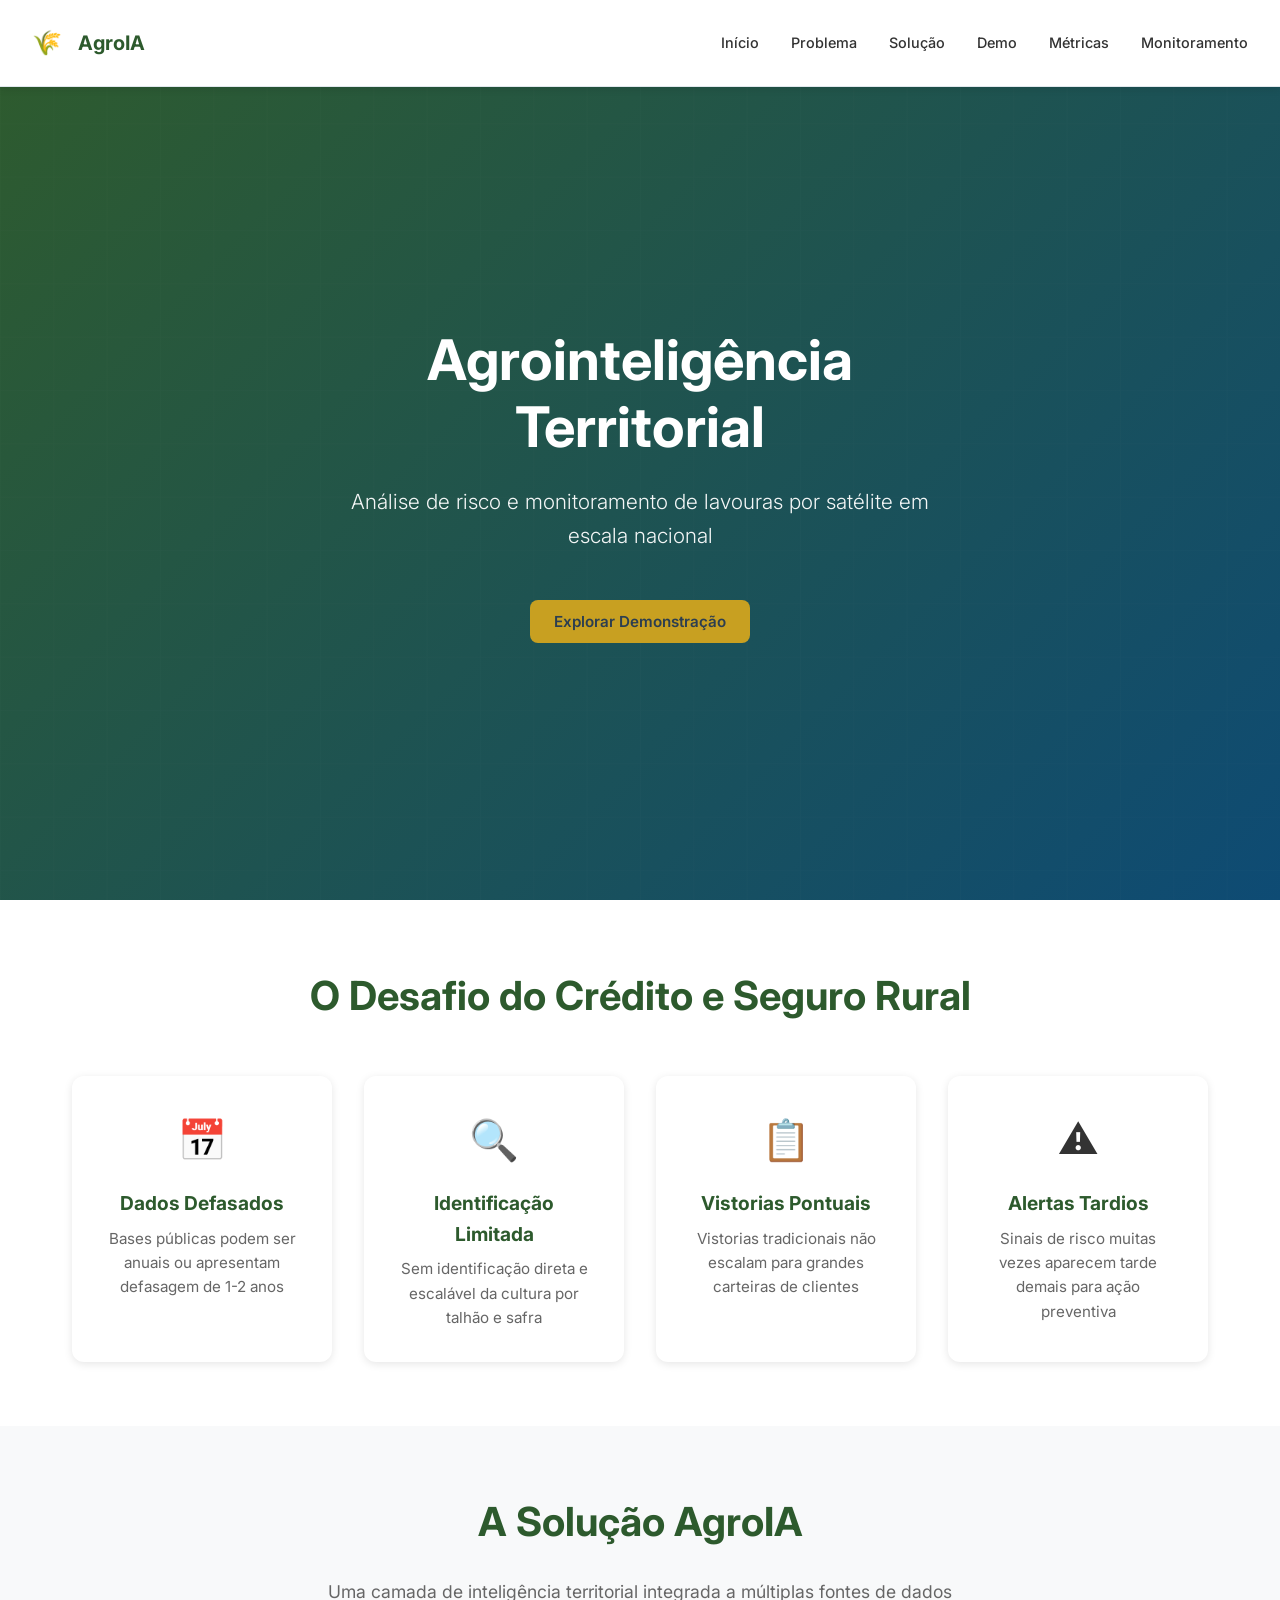
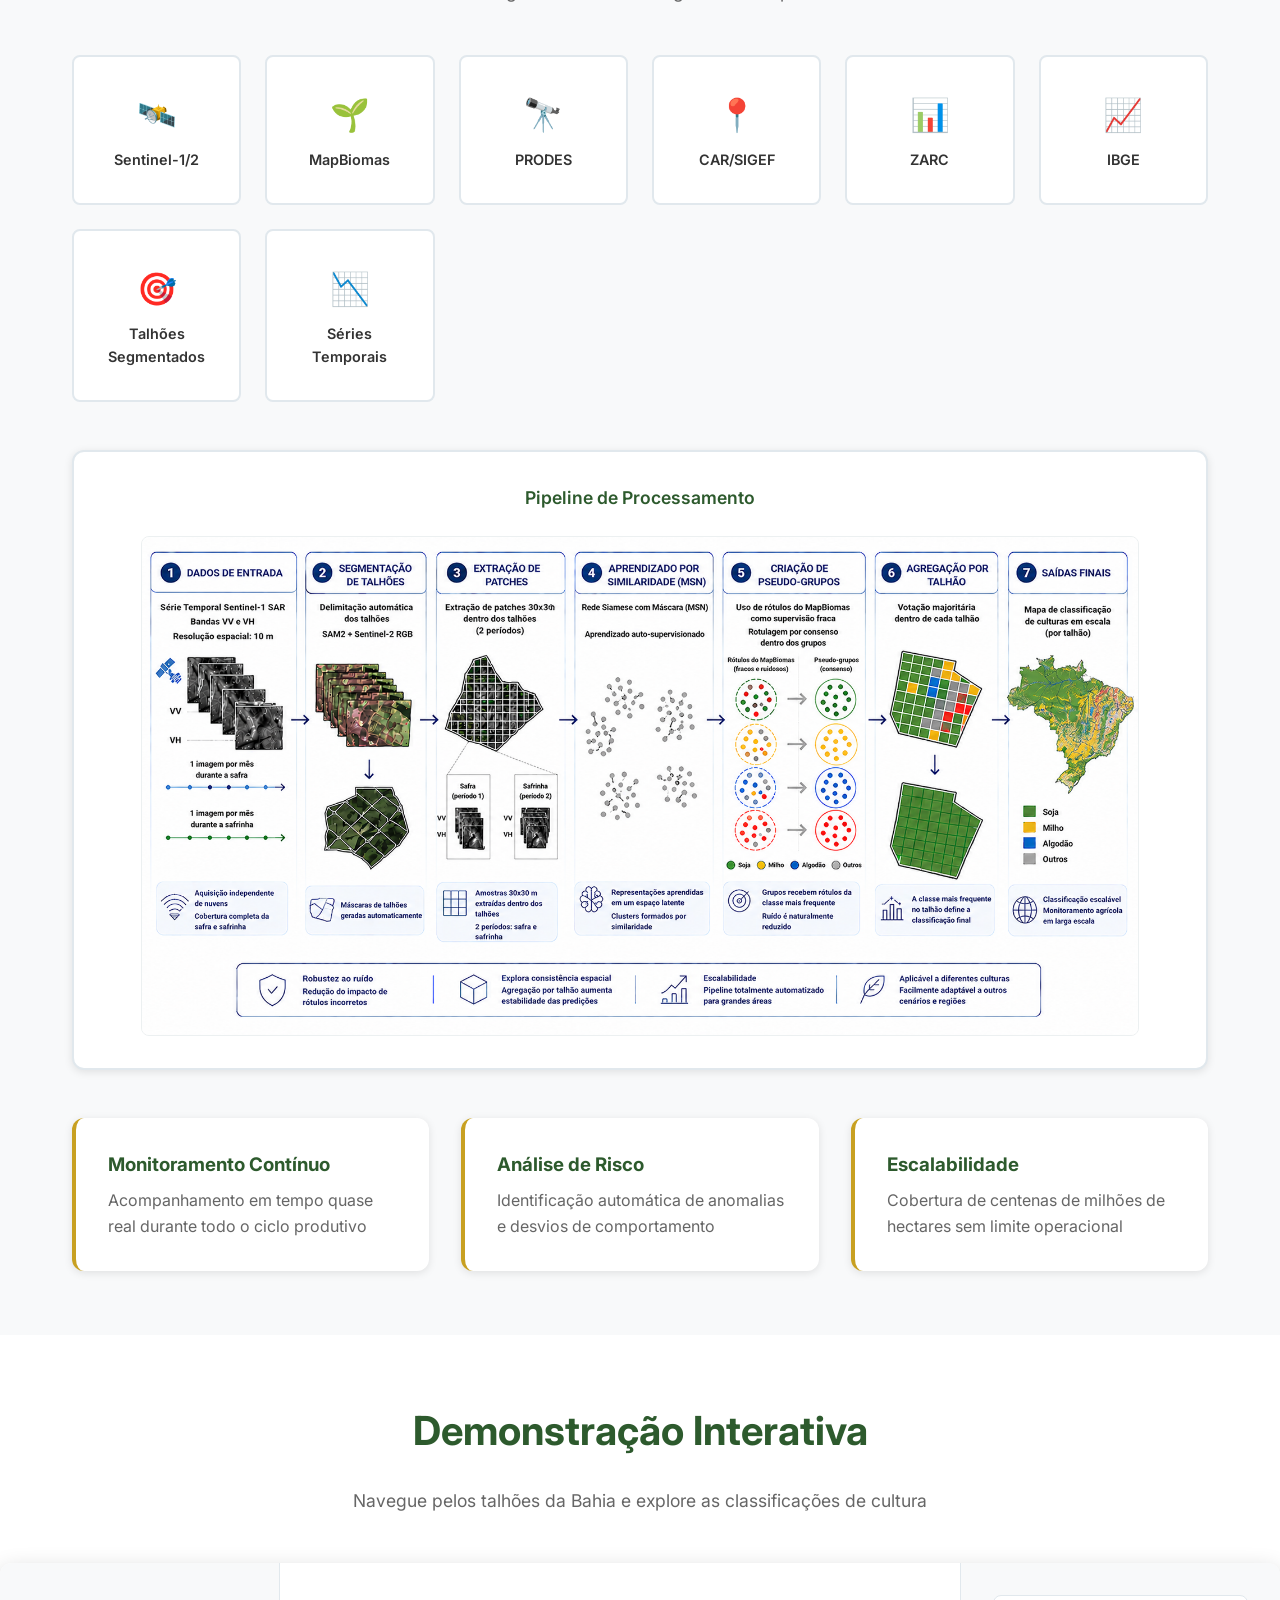
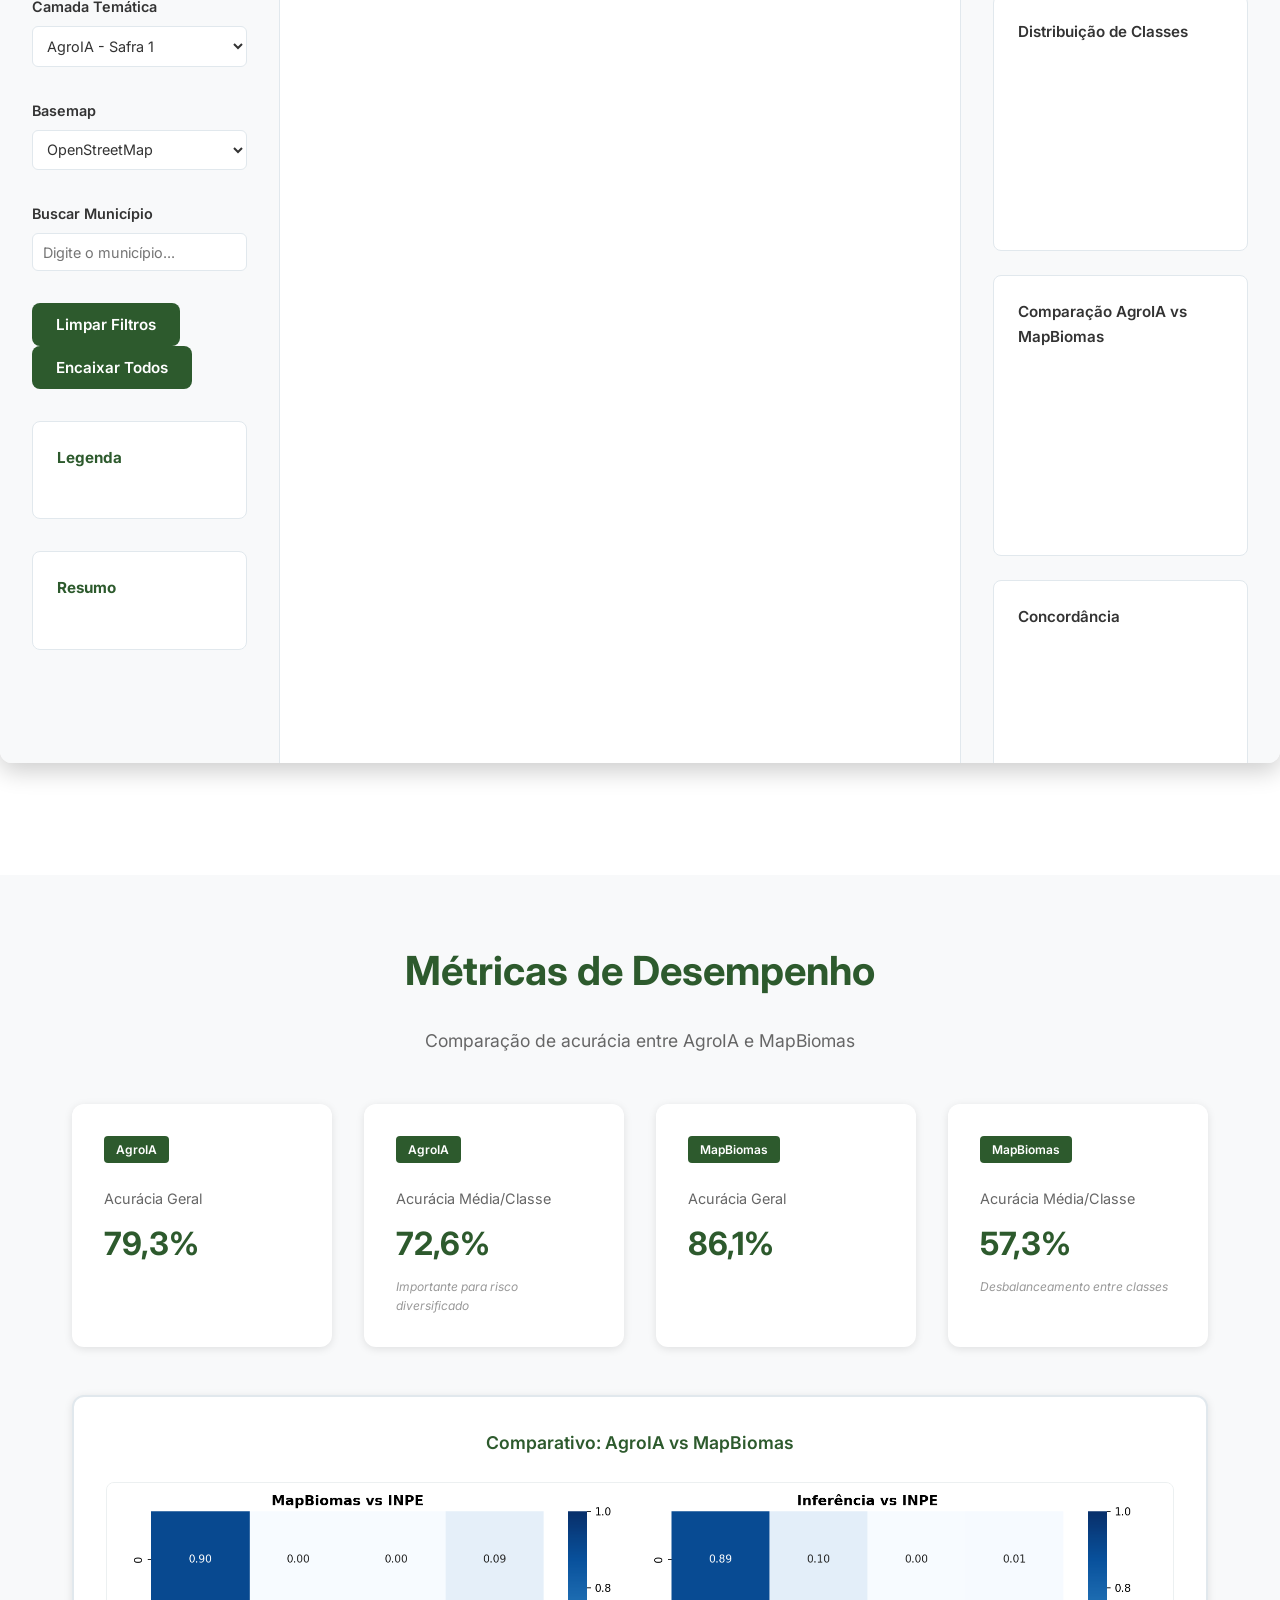
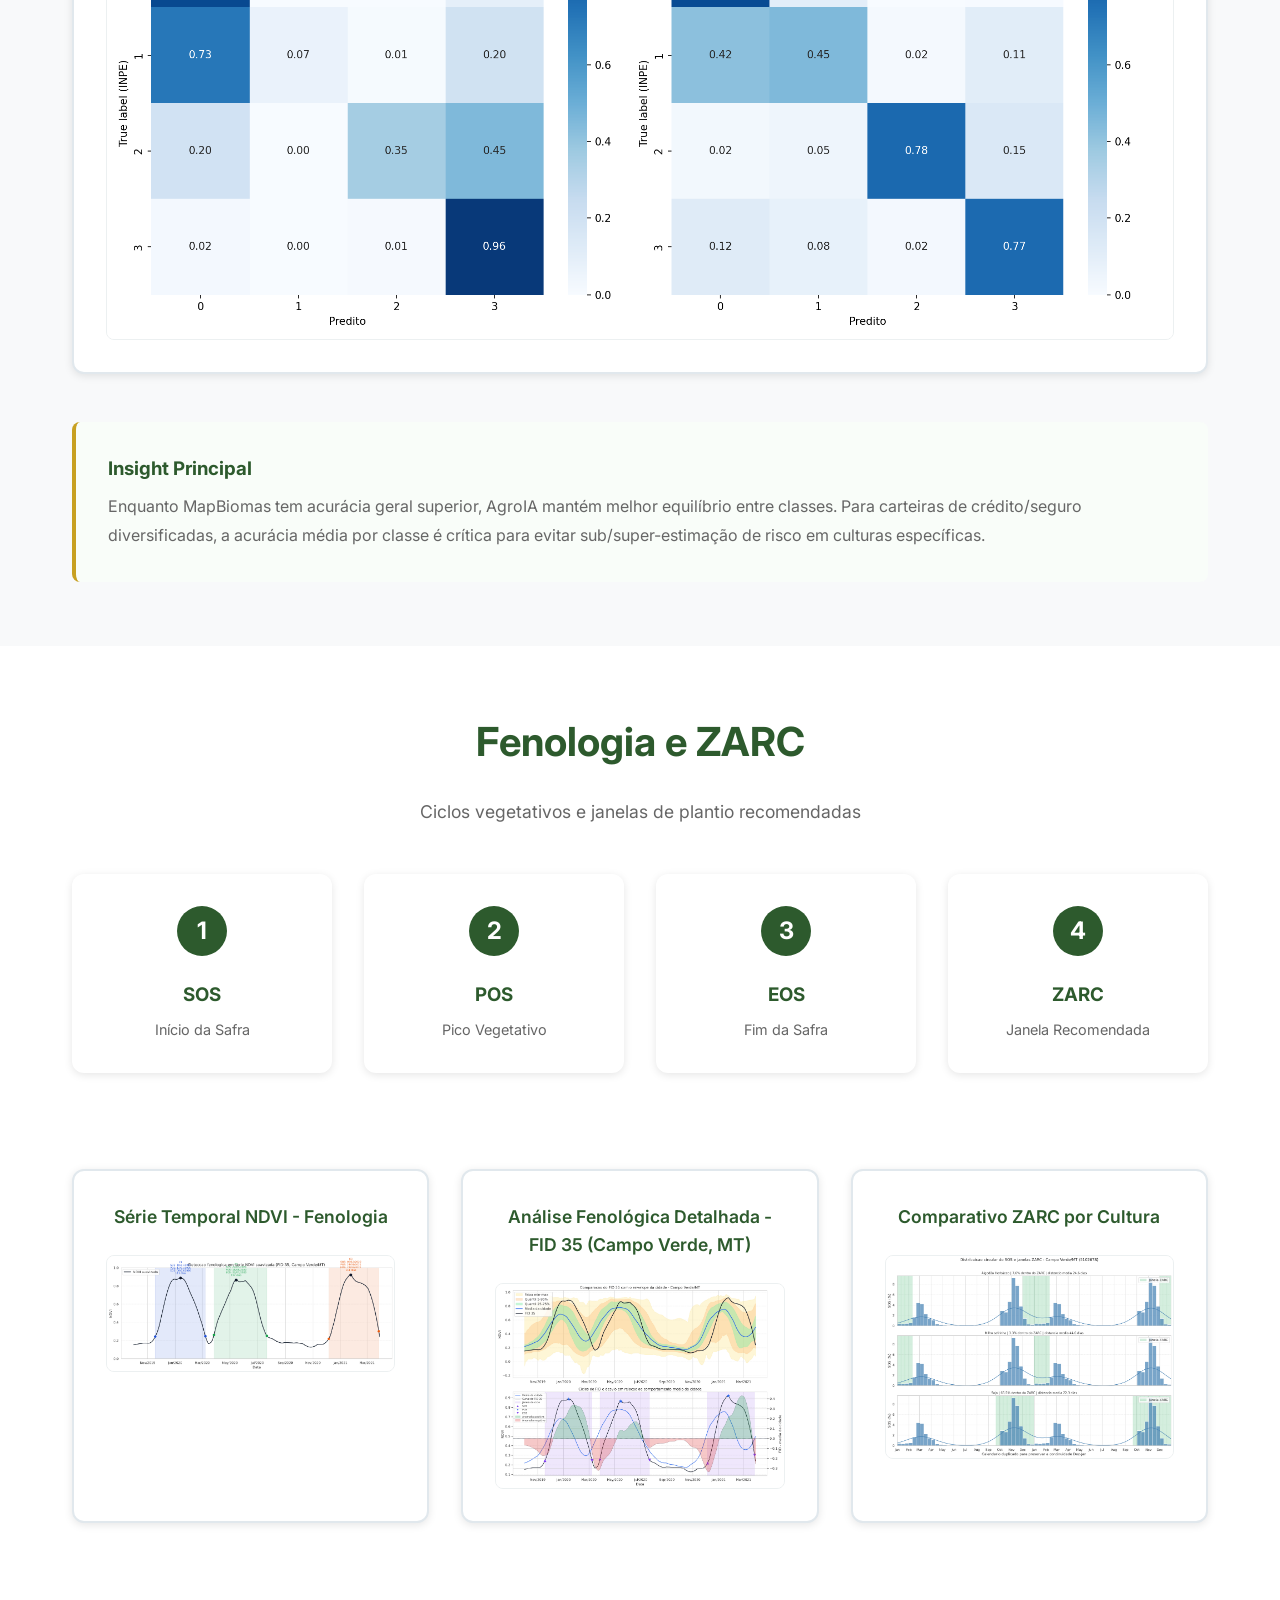
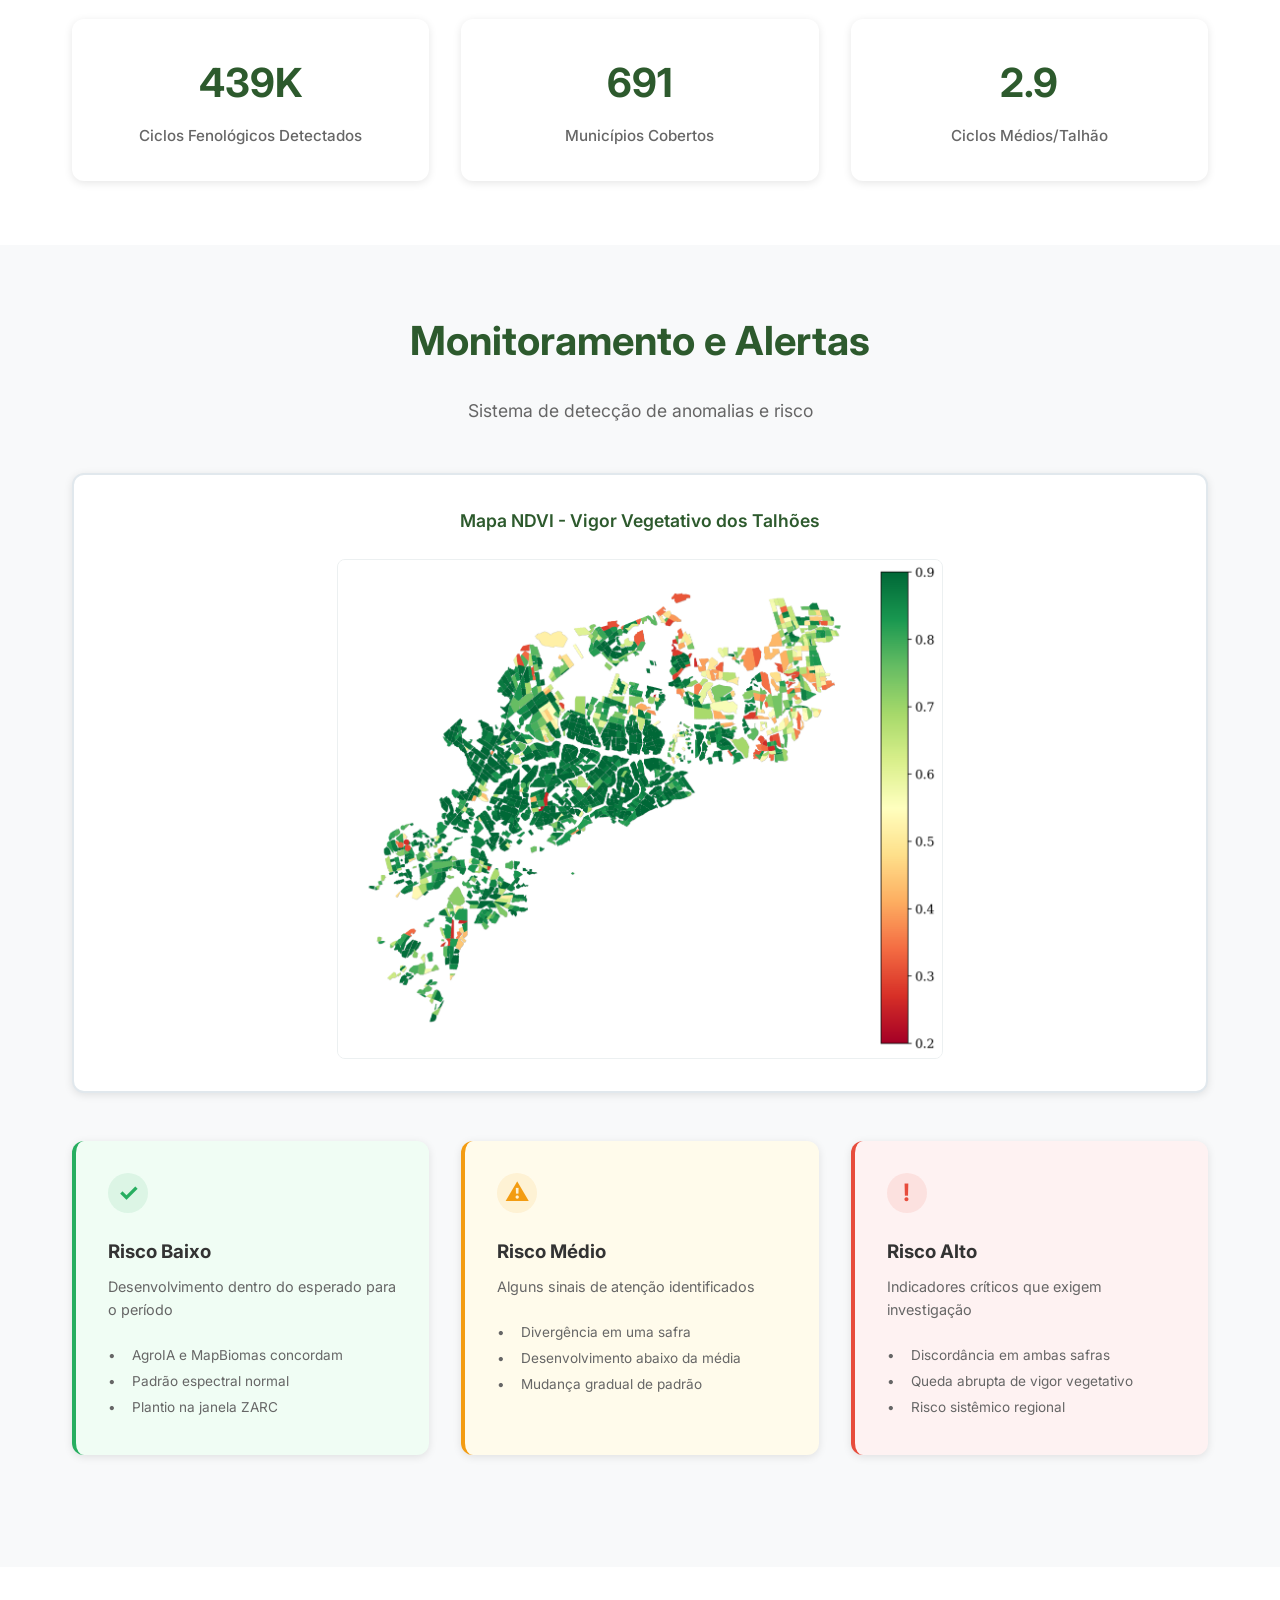
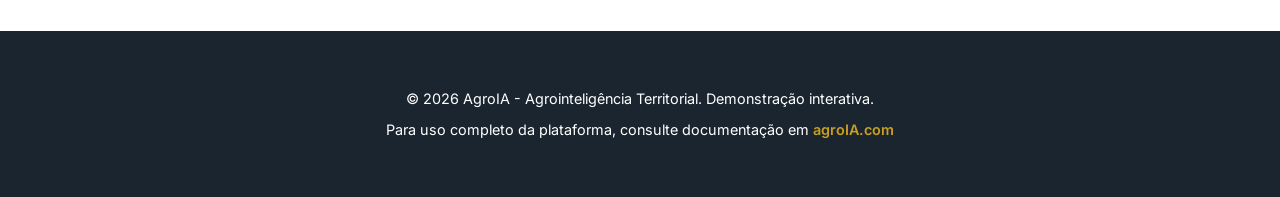
==== index.html @ 2b5430b1 "first commit" ====
<!DOCTYPE html>
<html lang="pt-BR">
<head>
    <meta charset="UTF-8">
    <meta name="viewport" content="width=device-width, initial-scale=1.0">
    <title>AgroIA - Agrointeligência Territorial</title>

    <!-- Leaflet CSS -->
    <link rel="stylesheet" href="https://cdnjs.cloudflare.com/ajax/libs/leaflet/1.9.4/leaflet.min.css">
    <link rel="stylesheet" href="https://cdnjs.cloudflare.com/ajax/libs/leaflet.markercluster/1.5.1/MarkerCluster.min.css">

    <!-- Chart.js -->
    <script src="https://cdnjs.cloudflare.com/ajax/libs/Chart.js/3.9.1/chart.min.js"></script>

    <!-- Styles -->
    <link rel="stylesheet" href="css/style.css">

    <!-- Google Fonts -->
    <link href="https://fonts.googleapis.com/css2?family=Inter:wght@300;400;500;600;700&display=swap" rel="stylesheet">
</head>
<body>
    <!-- Navbar -->
    <nav class="navbar">
        <div class="navbar-container">
            <div class="navbar-brand">
                <span class="logo-icon">🌾</span>
                <span class="logo-text">AgroIA</span>
            </div>
            <ul class="nav-menu">
                <li><a href="#hero" class="nav-link">Início</a></li>
                <li><a href="#problema" class="nav-link">Problema</a></li>
                <li><a href="#solucao" class="nav-link">Solução</a></li>
                <li><a href="#demo" class="nav-link">Demo</a></li>
                <li><a href="#metricas" class="nav-link">Métricas</a></li>
                <li><a href="#monitoramento" class="nav-link">Monitoramento</a></li>
            </ul>
        </div>
    </nav>

    <!-- Hero Section -->
    <section id="hero" class="hero">
        <div class="hero-content">
            <h1 class="hero-title">Agrointeligência Territorial</h1>
            <p class="hero-subtitle">Análise de risco e monitoramento de lavouras por satélite em escala nacional</p>
            <button class="btn btn-primary" onclick="document.getElementById('demo').scrollIntoView({behavior: 'smooth'})">
                Explorar Demonstração
            </button>
        </div>
        <div class="hero-background"></div>
    </section>

    <!-- Problema -->
    <section id="problema" class="section">
        <div class="container">
            <h2 class="section-title">O Desafio do Crédito e Seguro Rural</h2>
            <div class="problems-grid">
                <div class="problem-card">
                    <div class="problem-icon">📅</div>
                    <h3>Dados Defasados</h3>
                    <p>Bases públicas podem ser anuais ou apresentam defasagem de 1-2 anos</p>
                </div>
                <div class="problem-card">
                    <div class="problem-icon">🔍</div>
                    <h3>Identificação Limitada</h3>
                    <p>Sem identificação direta e escalável da cultura por talhão e safra</p>
                </div>
                <div class="problem-card">
                    <div class="problem-icon">📋</div>
                    <h3>Vistorias Pontuais</h3>
                    <p>Vistorias tradicionais não escalam para grandes carteiras de clientes</p>
                </div>
                <div class="problem-card">
                    <div class="problem-icon">⚠️</div>
                    <h3>Alertas Tardios</h3>
                    <p>Sinais de risco muitas vezes aparecem tarde demais para ação preventiva</p>
                </div>
            </div>
        </div>
    </section>

    <!-- Solução -->
    <section id="solucao" class="section bg-light">
        <div class="container">
            <h2 class="section-title">A Solução AgroIA</h2>
            <p class="section-subtitle">Uma camada de inteligência territorial integrada a múltiplas fontes de dados</p>

            <div class="datasources-grid">
                <div class="datasource-item">
                    <span class="datasource-icon">🛰️</span>
                    <span>Sentinel-1/2</span>
                </div>
                <div class="datasource-item">
                    <span class="datasource-icon">🌱</span>
                    <span>MapBiomas</span>
                </div>
                <div class="datasource-item">
                    <span class="datasource-icon">🔭</span>
                    <span>PRODES</span>
                </div>
                <div class="datasource-item">
                    <span class="datasource-icon">📍</span>
                    <span>CAR/SIGEF</span>
                </div>
                <div class="datasource-item">
                    <span class="datasource-icon">📊</span>
                    <span>ZARC</span>
                </div>
                <div class="datasource-item">
                    <span class="datasource-icon">📈</span>
                    <span>IBGE</span>
                </div>
                <div class="datasource-item">
                    <span class="datasource-icon">🎯</span>
                    <span>Talhões Segmentados</span>
                </div>
                <div class="datasource-item">
                    <span class="datasource-icon">📉</span>
                    <span>Séries Temporais</span>
                </div>
            </div>

            <!-- Pipeline de Processamento -->
            <div class="image-showcase">
                <h3 class="image-showcase-title">Pipeline de Processamento</h3>
                <img src="assets/charts/image8.png" alt="Fluxograma de processamento AgroIA" class="showcase-image" onclick="openImageModal(this.src, 'Pipeline de Processamento - AgroIA')">
            </div>

            <div class="benefits-grid">
                <div class="benefit-card">
                    <h3>Monitoramento Contínuo</h3>
                    <p>Acompanhamento em tempo quase real durante todo o ciclo produtivo</p>
                </div>
                <div class="benefit-card">
                    <h3>Análise de Risco</h3>
                    <p>Identificação automática de anomalias e desvios de comportamento</p>
                </div>
                <div class="benefit-card">
                    <h3>Escalabilidade</h3>
                    <p>Cobertura de centenas de milhões de hectares sem limite operacional</p>
                </div>
            </div>
        </div>
    </section>

    <!-- Demo Interativa -->
    <section id="demo" class="section">
        <div class="container">
            <h2 class="section-title">Demonstração Interativa</h2>
            <p class="section-subtitle">Navegue pelos talhões da Bahia e explore as classificações de cultura</p>
        </div>

        <div class="demo-container">
            <!-- Painel Lateral Esquerdo -->
            <div class="demo-sidebar left">
                <div class="filter-group">
                    <label class="filter-label">Camada Temática</label>
                    <select id="layerSelect" class="filter-select">
                        <option value="inf_safra1">AgroIA - Safra 1</option>
                        <option value="inf_safra2">AgroIA - Safra 2</option>
                        <option value="mb_safra1">MapBiomas - Safra 1</option>
                        <option value="mb_safra2">MapBiomas - Safra 2</option>
                    </select>
                </div>

                <div class="filter-group">
                    <label class="filter-label">Basemap</label>
                    <select id="basemapSelect" class="filter-select">
                        <option value="osm">OpenStreetMap</option>
                        <option value="satellite">Satélite</option>
                        <option value="terrain">Terreno</option>
                        <option value="light">Claro</option>
                        <option value="dark">Escuro</option>
                    </select>
                </div>

                <div class="filter-group">
                    <label class="filter-label">Buscar Município</label>
                    <input type="text" id="municipioSearch" class="filter-input" placeholder="Digite o município...">
                </div>

                <button id="clearFiltersBtn" class="btn btn-secondary">Limpar Filtros</button>
                <button id="fitBoundsBtn" class="btn btn-secondary">Encaixar Todos</button>

                <div class="legend-box">
                    <h3 class="legend-title">Legenda</h3>
                    <div id="legendContent" class="legend-content">
                        <!-- Preenchido dinamicamente -->
                    </div>
                </div>

                <div class="stats-box">
                    <h3 class="stats-title">Resumo</h3>
                    <div id="statsContent" class="stats-content">
                        <!-- Preenchido dinamicamente -->
                    </div>
                </div>
            </div>

            <!-- Mapa -->
            <div id="map" class="demo-map"></div>

            <!-- Painel Lateral Direito -->
            <div class="demo-sidebar right">
                <div class="chart-container">
                    <h3 class="chart-title">Distribuição de Classes</h3>
                    <canvas id="distributionChart"></canvas>
                </div>

                <div class="chart-container">
                    <h3 class="chart-title">Comparação AgroIA vs MapBiomas</h3>
                    <canvas id="comparisonChart"></canvas>
                </div>

                <div class="chart-container">
                    <h3 class="chart-title">Concordância</h3>
                    <canvas id="concordanceChart"></canvas>
                </div>
            </div>
        </div>
    </section>

    <!-- Métricas de Acurácia -->
    <section id="metricas" class="section bg-light">
        <div class="container">
            <h2 class="section-title">Métricas de Desempenho</h2>
            <p class="section-subtitle">Comparação de acurácia entre AgroIA e MapBiomas</p>

            <div class="metrics-grid">
                <div class="metric-card">
                    <div class="metric-source">AgroIA</div>
                    <div class="metric-item">
                        <span class="metric-label">Acurácia Geral</span>
                        <span class="metric-value">79,3%</span>
                    </div>
                </div>

                <div class="metric-card">
                    <div class="metric-source">AgroIA</div>
                    <div class="metric-item">
                        <span class="metric-label">Acurácia Média/Classe</span>
                        <span class="metric-value">72,6%</span>
                        <span class="metric-note">Importante para risco diversificado</span>
                    </div>
                </div>

                <div class="metric-card">
                    <div class="metric-source">MapBiomas</div>
                    <div class="metric-item">
                        <span class="metric-label">Acurácia Geral</span>
                        <span class="metric-value">86,1%</span>
                    </div>
                </div>

                <div class="metric-card">
                    <div class="metric-source">MapBiomas</div>
                    <div class="metric-item">
                        <span class="metric-label">Acurácia Média/Classe</span>
                        <span class="metric-value">57,3%</span>
                        <span class="metric-note">Desbalanceamento entre classes</span>
                    </div>
                </div>
            </div>

            <!-- Comparativo Visual -->
            <div class="image-showcase">
                <h3 class="image-showcase-title">Comparativo: AgroIA vs MapBiomas</h3>
                <img src="assets/charts/image9.png" alt="Comparativo AgroIA e MapBiomas" class="showcase-image" onclick="openImageModal(this.src, 'Comparativo AgroIA vs MapBiomas')">
            </div>

            <div class="insight-box">
                <h3>Insight Principal</h3>
                <p>Enquanto MapBiomas tem acurácia geral superior, AgroIA mantém melhor equilíbrio entre classes. Para carteiras de crédito/seguro diversificadas, a acurácia média por classe é crítica para evitar sub/super-estimação de risco em culturas específicas.</p>
            </div>
        </div>
    </section>

    <!-- Fenologia e ZARC -->
    <section id="fenologia" class="section">
        <div class="container">
            <h2 class="section-title">Fenologia e ZARC</h2>
            <p class="section-subtitle">Ciclos vegetativos e janelas de plantio recomendadas</p>

            <div class="timeline">
                <div class="timeline-item">
                    <div class="timeline-dot">1</div>
                    <div class="timeline-content">
                        <h3>SOS</h3>
                        <p>Início da Safra</p>
                    </div>
                </div>
                <div class="timeline-item">
                    <div class="timeline-dot">2</div>
                    <div class="timeline-content">
                        <h3>POS</h3>
                        <p>Pico Vegetativo</p>
                    </div>
                </div>
                <div class="timeline-item">
                    <div class="timeline-dot">3</div>
                    <div class="timeline-content">
                        <h3>EOS</h3>
                        <p>Fim da Safra</p>
                    </div>
                </div>
                <div class="timeline-item">
                    <div class="timeline-dot">4</div>
                    <div class="timeline-content">
                        <h3>ZARC</h3>
                        <p>Janela Recomendada</p>
                    </div>
                </div>
            </div>

            <!-- Análises de Fenologia -->
            <div class="fenologia-images">
                <div class="image-showcase">
                    <h3 class="image-showcase-title">Série Temporal NDVI - Fenologia</h3>
                    <img src="assets/charts/image17.png" alt="Série temporal NDVI - Detecção fenológica" class="showcase-image" onclick="openImageModal(this.src, 'Série Temporal NDVI - Fenologia')">
                </div>

                <div class="image-showcase">
                    <h3 class="image-showcase-title">Análise Fenológica Detalhada - FID 35 (Campo Verde, MT)</h3>
                    <img src="assets/charts/image13.png" alt="Análise fenológica com envelope e ciclos" class="showcase-image" onclick="openImageModal(this.src, 'Análise Fenológica FID35')">
                </div>

                <div class="image-showcase">
                    <h3 class="image-showcase-title">Comparativo ZARC por Cultura</h3>
                    <img src="assets/charts/image18.png" alt="ZARC - Algodão, Milho, Safrina, Soja" class="showcase-image" onclick="openImageModal(this.src, 'Comparativo ZARC')">
                </div>
            </div>

            <div class="fenologia-stats">
                <div class="fenologia-stat">
                    <span class="stat-number">439K</span>
                    <span class="stat-label">Ciclos Fenológicos Detectados</span>
                </div>
                <div class="fenologia-stat">
                    <span class="stat-number">691</span>
                    <span class="stat-label">Municípios Cobertos</span>
                </div>
                <div class="fenologia-stat">
                    <span class="stat-number">2.9</span>
                    <span class="stat-label">Ciclos Médios/Talhão</span>
                </div>
            </div>
        </div>
    </section>

    <!-- Monitoramento e Alertas -->
    <section id="monitoramento" class="section bg-light">
        <div class="container">
            <h2 class="section-title">Monitoramento e Alertas</h2>
            <p class="section-subtitle">Sistema de detecção de anomalias e risco</p>

            <!-- Índice NDVI dos Talhões -->
            <div class="image-showcase">
                <h3 class="image-showcase-title">Mapa NDVI - Vigor Vegetativo dos Talhões</h3>
                <img src="assets/charts/image1.png" alt="Mapa NDVI com índice de vigor vegetativo" class="showcase-image" onclick="openImageModal(this.src, 'Mapa NDVI - Vigor Vegetativo')">
            </div>

            <div class="alerts-grid">
                <div class="alert-card alert-low">
                    <div class="alert-icon">✓</div>
                    <h3>Risco Baixo</h3>
                    <p>Desenvolvimento dentro do esperado para o período</p>
                    <ul class="alert-examples">
                        <li>AgroIA e MapBiomas concordam</li>
                        <li>Padrão espectral normal</li>
                        <li>Plantio na janela ZARC</li>
                    </ul>
                </div>

                <div class="alert-card alert-medium">
                    <div class="alert-icon">⚠</div>
                    <h3>Risco Médio</h3>
                    <p>Alguns sinais de atenção identificados</p>
                    <ul class="alert-examples">
                        <li>Divergência em uma safra</li>
                        <li>Desenvolvimento abaixo da média</li>
                        <li>Mudança gradual de padrão</li>
                    </ul>
                </div>

                <div class="alert-card alert-high">
                    <div class="alert-icon">!</div>
                    <h3>Risco Alto</h3>
                    <p>Indicadores críticos que exigem investigação</p>
                    <ul class="alert-examples">
                        <li>Discordância em ambas safras</li>
                        <li>Queda abrupta de vigor vegetativo</li>
                        <li>Risco sistêmico regional</li>
                    </ul>
                </div>
            </div>
        </div>
    </section>

    <!-- Footer -->
    <footer class="footer">
        <div class="container">
            <p>&copy; 2026 AgroIA - Agrointeligência Territorial. Demonstração interativa.</p>
            <p>Para uso completo da plataforma, consulte documentação em <a href="#" class="footer-link">agroIA.com</a></p>
        </div>
    </footer>

    <!-- Voltar ao Topo -->
    <button id="backToTopBtn" class="back-to-top" onclick="document.body.scrollTop=0; document.documentElement.scrollTop=0;">↑</button>

    <!-- Modal de Imagem -->
    <div id="imageModal" class="image-modal" onclick="if(event.target.id === 'imageModal') closeImageModal()">
        <div class="modal-content">
            <button class="modal-close" onclick="closeImageModal()">&times;</button>
            <h3 class="modal-title" id="modalTitle"></h3>
            <img id="modalImage" class="modal-image" src="" alt="">
        </div>
    </div>

    <!-- Leaflet JS -->
    <script src="https://cdnjs.cloudflare.com/ajax/libs/leaflet/1.9.4/leaflet.min.js"></script>
    <script src="https://cdnjs.cloudflare.com/ajax/libs/leaflet.markercluster/1.5.1/leaflet.markercluster.min.js"></script>

    <!-- App -->
    <script src="js/app.js"></script>

    <!-- Modal Functionality -->
    <script>
        function openImageModal(imageSrc, title) {
            const modal = document.getElementById('imageModal');
            const modalImage = document.getElementById('modalImage');
            const modalTitle = document.getElementById('modalTitle');

            modalImage.src = imageSrc;
            modalTitle.textContent = title;
            modal.classList.add('show');
            document.body.style.overflow = 'hidden';
        }

        function closeImageModal() {
            const modal = document.getElementById('imageModal');
            modal.classList.remove('show');
            document.body.style.overflow = 'auto';
        }

        // Fechar modal ao pressionar ESC
        document.addEventListener('keydown', function(e) {
            if (e.key === 'Escape') {
                closeImageModal();
            }
        });
    </script>
</body>
</html>
---- css/style.css ----
/* ============================================================================
   VARIÁVEIS DE DESIGN
   ============================================================================ */

:root {
    --primary: #2d5a2d;
    --primary-light: #4a7c4a;
    --primary-lighter: #6ba36b;
    --secondary: #0d4a73;
    --accent: #c8a021;
    --accent-light: #f0e5c3;
    --success: #27ae60;
    --warning: #f39c12;
    --danger: #e74c3c;
    --light: #f8f9fa;
    --lighter: #ecf0f1;
    --dark: #2c3e50;
    --darker: #1a252f;
    --white: #ffffff;
    --text: #333333;
    --text-light: #666666;
    --text-lighter: #999999;
    --border: #e1e8ed;
    --shadow: 0 2px 8px rgba(0, 0, 0, 0.1);
    --shadow-md: 0 4px 12px rgba(0, 0, 0, 0.15);
    --shadow-lg: 0 8px 24px rgba(0, 0, 0, 0.2);

    --font-family: 'Inter', -apple-system, BlinkMacSystemFont, 'Segoe UI', sans-serif;
    --spacing-xs: 0.25rem;
    --spacing-sm: 0.5rem;
    --spacing: 1rem;
    --spacing-md: 1.5rem;
    --spacing-lg: 2rem;
    --spacing-xl: 3rem;
    --spacing-xxl: 4rem;
}

/* ============================================================================
   RESET E ESTILOS GLOBAIS
   ============================================================================ */

* {
    margin: 0;
    padding: 0;
    box-sizing: border-box;
}

html {
    scroll-behavior: smooth;
}

body {
    font-family: var(--font-family);
    color: var(--text);
    background-color: var(--white);
    line-height: 1.6;
    overflow-x: hidden;
}

/* ============================================================================
   NAVBAR
   ============================================================================ */

.navbar {
    position: fixed;
    top: 0;
    left: 0;
    right: 0;
    background: var(--white);
    border-bottom: 1px solid var(--border);
    z-index: 1000;
    box-shadow: var(--shadow);
}

.navbar-container {
    max-width: 1400px;
    margin: 0 auto;
    padding: var(--spacing-md) var(--spacing-lg);
    display: flex;
    justify-content: space-between;
    align-items: center;
}

.navbar-brand {
    display: flex;
    align-items: center;
    gap: var(--spacing);
    font-weight: 700;
    color: var(--primary);
    font-size: 1.25rem;
}

.logo-icon {
    font-size: 1.5rem;
}

.nav-menu {
    display: flex;
    list-style: none;
    gap: var(--spacing-lg);
    align-items: center;
}

.nav-link {
    color: var(--text);
    text-decoration: none;
    font-weight: 500;
    font-size: 0.9rem;
    transition: color 0.3s ease;
}

.nav-link:hover {
    color: var(--primary);
}

@media (max-width: 768px) {
    .navbar-container {
        flex-direction: column;
        gap: var(--spacing);
    }

    .nav-menu {
        flex-wrap: wrap;
        justify-content: center;
        gap: var(--spacing-md);
    }

    .nav-link {
        font-size: 0.8rem;
    }
}

/* ============================================================================
   HERO SECTION
   ============================================================================ */

.hero {
    margin-top: 70px;
    min-height: calc(100vh - 70px);
    display: flex;
    align-items: center;
    justify-content: center;
    position: relative;
    overflow: hidden;
    background: linear-gradient(135deg, var(--primary) 0%, var(--secondary) 100%);
    color: var(--white);
}

.hero-background {
    position: absolute;
    top: 0;
    left: 0;
    right: 0;
    bottom: 0;
    background: url('data:image/svg+xml,<svg xmlns="http://www.w3.org/2000/svg" viewBox="0 0 1200 600"><defs><pattern id="grid" width="50" height="50" patternUnits="userSpaceOnUse"><path d="M 50 0 L 0 0 0 50" fill="none" stroke="rgba(255,255,255,0.05)" stroke-width="1"/></pattern></defs><rect width="1200" height="600" fill="rgba(255,255,255,0.02)"/><rect width="1200" height="600" fill="url(%23grid)"/></svg>');
    opacity: 0.3;
}

.hero-content {
    position: relative;
    z-index: 10;
    text-align: center;
    max-width: 700px;
    padding: var(--spacing-xl);
}

.hero-title {
    font-size: 3.5rem;
    font-weight: 700;
    margin-bottom: var(--spacing-md);
    line-height: 1.2;
}

.hero-subtitle {
    font-size: 1.3rem;
    margin-bottom: var(--spacing-xl);
    opacity: 0.95;
    font-weight: 300;
}

@media (max-width: 768px) {
    .hero-title {
        font-size: 2rem;
    }

    .hero-subtitle {
        font-size: 1rem;
    }
}

/* ============================================================================
   BUTTONS
   ============================================================================ */

.btn {
    padding: 0.75rem 1.5rem;
    border: none;
    border-radius: 0.5rem;
    font-weight: 600;
    font-size: 0.95rem;
    cursor: pointer;
    transition: all 0.3s ease;
    font-family: var(--font-family);
}

.btn-primary {
    background: var(--accent);
    color: var(--dark);
}

.btn-primary:hover {
    background: #d4931a;
    transform: translateY(-2px);
    box-shadow: var(--shadow-md);
}

.btn-secondary {
    background: var(--primary);
    color: var(--white);
}

.btn-secondary:hover {
    background: var(--primary-light);
    transform: translateY(-2px);
}

/* ============================================================================
   CONTAINERS E LAYOUT
   ============================================================================ */

.container {
    max-width: 1200px;
    margin: 0 auto;
    padding: 0 var(--spacing-lg);
}

.section {
    padding: var(--spacing-xxl) 0;
}

.section.bg-light {
    background-color: var(--light);
}

.section-title {
    font-size: 2.5rem;
    font-weight: 700;
    color: var(--primary);
    margin-bottom: var(--spacing-md);
    text-align: center;
}

.section-subtitle {
    font-size: 1.1rem;
    color: var(--text-light);
    text-align: center;
    margin-bottom: var(--spacing-xl);
}

/* ============================================================================
   PROBLEM CARDS
   ============================================================================ */

.problems-grid {
    display: grid;
    grid-template-columns: repeat(auto-fit, minmax(250px, 1fr));
    gap: var(--spacing-lg);
    margin-top: var(--spacing-xl);
}

.problem-card {
    background: var(--white);
    padding: var(--spacing-lg);
    border-radius: 0.75rem;
    box-shadow: var(--shadow);
    text-align: center;
    transition: all 0.3s ease;
}

.problem-card:hover {
    transform: translateY(-4px);
    box-shadow: var(--shadow-lg);
}

.problem-icon {
    font-size: 2.5rem;
    margin-bottom: var(--spacing);
}

.problem-card h3 {
    color: var(--primary);
    margin-bottom: var(--spacing-sm);
    font-size: 1.2rem;
}

.problem-card p {
    color: var(--text-light);
    font-size: 0.95rem;
}

/* ============================================================================
   DATASOURCES GRID
   ============================================================================ */

.datasources-grid {
    display: grid;
    grid-template-columns: repeat(auto-fit, minmax(150px, 1fr));
    gap: var(--spacing-md);
    margin: var(--spacing-xl) 0;
}

.datasource-item {
    background: var(--white);
    padding: var(--spacing-lg);
    border-radius: 0.5rem;
    text-align: center;
    display: flex;
    flex-direction: column;
    align-items: center;
    gap: var(--spacing-sm);
    border: 2px solid var(--border);
    transition: all 0.3s ease;
}

.datasource-item:hover {
    border-color: var(--primary);
    background: #f9fdf9;
    transform: scale(1.05);
}

.datasource-icon {
    font-size: 2rem;
}

.datasource-item span:last-child {
    font-weight: 600;
    color: var(--text);
    font-size: 0.9rem;
}

/* ============================================================================
   BENEFIT CARDS
   ============================================================================ */

.benefits-grid {
    display: grid;
    grid-template-columns: repeat(auto-fit, minmax(280px, 1fr));
    gap: var(--spacing-lg);
    margin-top: var(--spacing-xl);
}

.benefit-card {
    background: var(--white);
    padding: var(--spacing-lg);
    border-radius: 0.75rem;
    border-left: 4px solid var(--accent);
    box-shadow: var(--shadow);
}

.benefit-card h3 {
    color: var(--primary);
    margin-bottom: var(--spacing-sm);
}

.benefit-card p {
    color: var(--text-light);
}

/* ============================================================================
   DEMO CONTAINER
   ============================================================================ */

.demo-container {
    display: grid;
    grid-template-columns: 280px 1fr 320px;
    gap: var(--spacing-lg);
    height: 800px;
    background: var(--white);
    border-radius: 0.75rem;
    overflow: hidden;
    box-shadow: var(--shadow-lg);
    margin: var(--spacing-xl) 0;
}

.demo-map {
    border: none;
}

.demo-sidebar {
    padding: var(--spacing-lg);
    overflow-y: auto;
    background: var(--light);
}

.demo-sidebar.left {
    border-right: 1px solid var(--border);
}

.demo-sidebar.right {
    border-left: 1px solid var(--border);
}

@media (max-width: 1024px) {
    .demo-container {
        grid-template-columns: 1fr;
        height: auto;
    }

    .demo-sidebar {
        order: 3;
        grid-column: 1;
    }

    .demo-map {
        order: 2;
        grid-column: 1;
        min-height: 500px;
    }
}

/* ============================================================================
   FILTER GROUPS
   ============================================================================ */

.filter-group {
    margin-bottom: var(--spacing-lg);
}

.filter-label {
    display: block;
    font-weight: 600;
    color: var(--text);
    margin-bottom: var(--spacing-sm);
    font-size: 0.9rem;
}

.filter-select,
.filter-input {
    width: 100%;
    padding: 0.6rem;
    border: 1px solid var(--border);
    border-radius: 0.375rem;
    font-family: var(--font-family);
    font-size: 0.9rem;
    background: var(--white);
    color: var(--text);
    transition: border-color 0.3s ease;
}

.filter-select:focus,
.filter-input:focus {
    outline: none;
    border-color: var(--primary);
    box-shadow: 0 0 0 3px rgba(45, 90, 45, 0.1);
}

/* ============================================================================
   LEGEND E STATS
   ============================================================================ */

.legend-box,
.stats-box {
    background: var(--white);
    padding: var(--spacing-md);
    border-radius: 0.5rem;
    margin-top: var(--spacing-lg);
    border: 1px solid var(--border);
}

.legend-title,
.stats-title {
    font-weight: 700;
    color: var(--primary);
    margin-bottom: var(--spacing-md);
    font-size: 0.95rem;
}

.legend-content,
.stats-content {
    display: flex;
    flex-direction: column;
    gap: var(--spacing-sm);
}

.legend-item,
.stat-item {
    display: flex;
    align-items: center;
    gap: var(--spacing-sm);
    font-size: 0.85rem;
}

.legend-color {
    width: 20px;
    height: 20px;
    border-radius: 0.25rem;
    flex-shrink: 0;
}

.stat-label {
    color: var(--text-light);
    font-weight: 500;
}

/* ============================================================================
   CHARTS
   ============================================================================ */

.chart-container {
    background: var(--white);
    padding: var(--spacing-md);
    border-radius: 0.5rem;
    margin-bottom: var(--spacing-md);
    border: 1px solid var(--border);
}

.chart-title {
    font-weight: 600;
    color: var(--text);
    margin-bottom: var(--spacing-md);
    font-size: 0.95rem;
}

/* ============================================================================
   MÉTRICAS
   ============================================================================ */

.metrics-grid {
    display: grid;
    grid-template-columns: repeat(auto-fit, minmax(250px, 1fr));
    gap: var(--spacing-lg);
    margin: var(--spacing-xl) 0;
}

.metric-card {
    background: var(--white);
    padding: var(--spacing-lg);
    border-radius: 0.75rem;
    box-shadow: var(--shadow);
}

.metric-source {
    display: inline-block;
    background: var(--primary);
    color: var(--white);
    padding: 0.25rem 0.75rem;
    border-radius: 0.25rem;
    font-weight: 600;
    font-size: 0.75rem;
    margin-bottom: var(--spacing-md);
}

.metric-item {
    display: flex;
    flex-direction: column;
    gap: var(--spacing-sm);
}

.metric-label {
    font-size: 0.9rem;
    color: var(--text-light);
}

.metric-value {
    font-size: 2rem;
    font-weight: 700;
    color: var(--primary);
}

.metric-note {
    font-size: 0.75rem;
    color: var(--text-lighter);
    font-style: italic;
}

.insight-box {
    background: #f9fdf9;
    border-left: 4px solid var(--accent);
    padding: var(--spacing-lg);
    border-radius: 0.5rem;
    margin-top: var(--spacing-xl);
}

.insight-box h3 {
    color: var(--primary);
    margin-bottom: var(--spacing-sm);
}

.insight-box p {
    color: var(--text-light);
    line-height: 1.8;
}

/* ============================================================================
   TIMELINE
   ============================================================================ */

.timeline {
    display: grid;
    grid-template-columns: repeat(auto-fit, minmax(200px, 1fr));
    gap: var(--spacing-lg);
    margin: var(--spacing-xl) 0;
}

.timeline-item {
    position: relative;
    padding: var(--spacing-lg);
    background: var(--white);
    border-radius: 0.75rem;
    box-shadow: var(--shadow);
    text-align: center;
}

.timeline-dot {
    width: 50px;
    height: 50px;
    background: var(--primary);
    color: var(--white);
    border-radius: 50%;
    display: flex;
    align-items: center;
    justify-content: center;
    font-weight: 700;
    font-size: 1.5rem;
    margin: 0 auto var(--spacing-md);
}

.timeline-content h3 {
    color: var(--primary);
    margin-bottom: var(--spacing-sm);
}

.timeline-content p {
    color: var(--text-light);
    font-size: 0.9rem;
}

/* ============================================================================
   FENOLOGIA STATS
   ============================================================================ */

.fenologia-stats {
    display: grid;
    grid-template-columns: repeat(auto-fit, minmax(200px, 1fr));
    gap: var(--spacing-lg);
    margin-top: var(--spacing-xl);
}

.fenologia-stat {
    background: var(--white);
    padding: var(--spacing-lg);
    border-radius: 0.75rem;
    text-align: center;
    box-shadow: var(--shadow);
}

.stat-number {
    display: block;
    font-size: 2.5rem;
    font-weight: 700;
    color: var(--primary);
    margin-bottom: var(--spacing-sm);
}

.stat-label {
    font-size: 0.95rem;
    color: var(--text-light);
}

/* ============================================================================
   ALERTS
   ============================================================================ */

.alerts-grid {
    display: grid;
    grid-template-columns: repeat(auto-fit, minmax(280px, 1fr));
    gap: var(--spacing-lg);
    margin: var(--spacing-xl) 0;
}

.alert-card {
    padding: var(--spacing-lg);
    border-radius: 0.75rem;
    box-shadow: var(--shadow);
    border-left: 4px solid;
}

.alert-low {
    background: #f0fdf4;
    border-left-color: var(--success);
}

.alert-medium {
    background: #fffbeb;
    border-left-color: var(--warning);
}

.alert-high {
    background: #fef2f2;
    border-left-color: var(--danger);
}

.alert-icon {
    display: inline-block;
    width: 40px;
    height: 40px;
    border-radius: 50%;
    display: flex;
    align-items: center;
    justify-content: center;
    font-weight: 700;
    font-size: 1.5rem;
    margin-bottom: var(--spacing-md);
}

.alert-low .alert-icon {
    background: rgba(39, 174, 96, 0.1);
    color: var(--success);
}

.alert-medium .alert-icon {
    background: rgba(243, 156, 18, 0.1);
    color: var(--warning);
}

.alert-high .alert-icon {
    background: rgba(231, 76, 60, 0.1);
    color: var(--danger);
}

.alert-card h3 {
    margin-bottom: var(--spacing-sm);
}

.alert-card p {
    color: var(--text-light);
    margin-bottom: var(--spacing-md);
    font-size: 0.9rem;
}

.alert-examples {
    list-style: none;
    font-size: 0.85rem;
    color: var(--text-light);
}

.alert-examples li {
    padding-left: var(--spacing-md);
    position: relative;
    margin-bottom: var(--spacing-xs);
}

.alert-examples li::before {
    content: "•";
    position: absolute;
    left: 0;
}

/* ============================================================================
   FOOTER
   ============================================================================ */

.footer {
    background: var(--darker);
    color: var(--white);
    padding: var(--spacing-xl) 0;
    text-align: center;
    margin-top: var(--spacing-xxl);
}

.footer p {
    margin: var(--spacing-sm) 0;
    font-size: 0.9rem;
}

.footer-link {
    color: var(--accent);
    text-decoration: none;
    font-weight: 600;
}

.footer-link:hover {
    text-decoration: underline;
}

/* ============================================================================
   BACK TO TOP
   ============================================================================ */

.back-to-top {
    position: fixed;
    bottom: 30px;
    right: 30px;
    width: 50px;
    height: 50px;
    background: var(--primary);
    color: var(--white);
    border: none;
    border-radius: 50%;
    font-size: 1.5rem;
    cursor: pointer;
    display: none;
    align-items: center;
    justify-content: center;
    z-index: 999;
    box-shadow: var(--shadow-md);
    transition: all 0.3s ease;
}

.back-to-top:hover {
    background: var(--primary-light);
    transform: translateY(-3px);
}

.back-to-top.show {
    display: flex;
}

/* ============================================================================
   SCROLLBAR
   ============================================================================ */

::-webkit-scrollbar {
    width: 8px;
}

::-webkit-scrollbar-track {
    background: var(--light);
}

::-webkit-scrollbar-thumb {
    background: var(--primary-light);
    border-radius: 4px;
}

::-webkit-scrollbar-thumb:hover {
    background: var(--primary);
}

/* ============================================================================
   RESPONSIVIDADE
   ============================================================================ */

@media (max-width: 768px) {
    :root {
        --spacing-xxl: 2rem;
        --spacing-xl: 1.5rem;
    }

    .section {
        padding: var(--spacing-xl) 0;
    }

    .section-title {
        font-size: 1.8rem;
    }

    .section-subtitle {
        font-size: 1rem;
    }

    .demo-sidebar {
        padding: var(--spacing-md);
    }

    .back-to-top {
        bottom: 20px;
        right: 20px;
        width: 40px;
        height: 40px;
        font-size: 1.2rem;
    }
}

/* ============================================================================
   ANIMAÇÕES
   ============================================================================ */

@keyframes fadeIn {
    from {
        opacity: 0;
        transform: translateY(20px);
    }
    to {
        opacity: 1;
        transform: translateY(0);
    }
}

.problem-card,
.benefit-card,
.metric-card,
.timeline-item,
.alert-card {
    animation: fadeIn 0.6s ease-out forwards;
}

.problem-card:nth-child(1) { animation-delay: 0.1s; }
.problem-card:nth-child(2) { animation-delay: 0.2s; }
.problem-card:nth-child(3) { animation-delay: 0.3s; }
.problem-card:nth-child(4) { animation-delay: 0.4s; }

/* ============================================================================
   IMAGE SHOWCASES E MODAL
   ============================================================================ */

.image-showcase {
    margin: var(--spacing-xl) 0;
    padding: var(--spacing-lg);
    background: var(--white);
    border: 2px solid var(--border);
    border-radius: 12px;
    text-align: center;
    box-shadow: var(--shadow);
    transition: all 0.3s ease;
}

.image-showcase:hover {
    box-shadow: var(--shadow-md);
    border-color: var(--primary);
}

.image-showcase-title {
    font-size: 1.1rem;
    font-weight: 600;
    color: var(--primary);
    margin-bottom: var(--spacing-md);
    display: block;
}

.showcase-image {
    max-width: 100%;
    max-height: 500px;
    border-radius: 8px;
    border: 1px solid var(--lighter);
    cursor: zoom-in;
    transition: transform 0.3s ease, box-shadow 0.3s ease;
    display: block;
    margin: 0 auto;
}

.showcase-image:hover {
    transform: scale(1.02);
    box-shadow: var(--shadow-md);
}

.fenologia-images {
    display: grid;
    grid-template-columns: repeat(auto-fit, minmax(350px, 1fr));
    gap: var(--spacing-lg);
    margin: var(--spacing-xl) 0;
}

/* Modal */
.image-modal {
    display: none;
    position: fixed;
    z-index: 2000;
    left: 0;
    top: 0;
    width: 100%;
    height: 100%;
    background-color: rgba(0, 0, 0, 0.85);
    animation: fadeIn 0.3s ease;
}

.image-modal.show {
    display: flex;
    align-items: center;
    justify-content: center;
}

.modal-content {
    position: relative;
    background: var(--white);
    border-radius: 12px;
    padding: var(--spacing-lg);
    max-width: 90vw;
    max-height: 90vh;
    overflow: auto;
    box-shadow: var(--shadow-lg);
}

.modal-image {
    max-width: 100%;
    max-height: 80vh;
    border-radius: 8px;
    display: block;
    margin: 0 auto;
}

.modal-title {
    color: var(--primary);
    font-size: 1.2rem;
    font-weight: 600;
    margin: var(--spacing-md) 0;
    text-align: center;
}

.modal-close {
    position: absolute;
    top: 15px;
    right: 20px;
    font-size: 2rem;
    font-weight: bold;
    color: var(--text-light);
    cursor: pointer;
    background: none;
    border: none;
    padding: 0;
    transition: color 0.2s ease;
}

.modal-close:hover {
    color: var(--primary);
}

/* Responsivo */
@media (max-width: 768px) {
    .image-showcase {
        padding: var(--spacing-md);
    }

    .showcase-image {
        max-height: 300px;
    }

    .fenologia-images {
        grid-template-columns: 1fr;
    }

    .modal-content {
        padding: var(--spacing);
        max-width: 95vw;
        max-height: 95vh;
    }

    .modal-image {
        max-height: 70vh;
    }
}
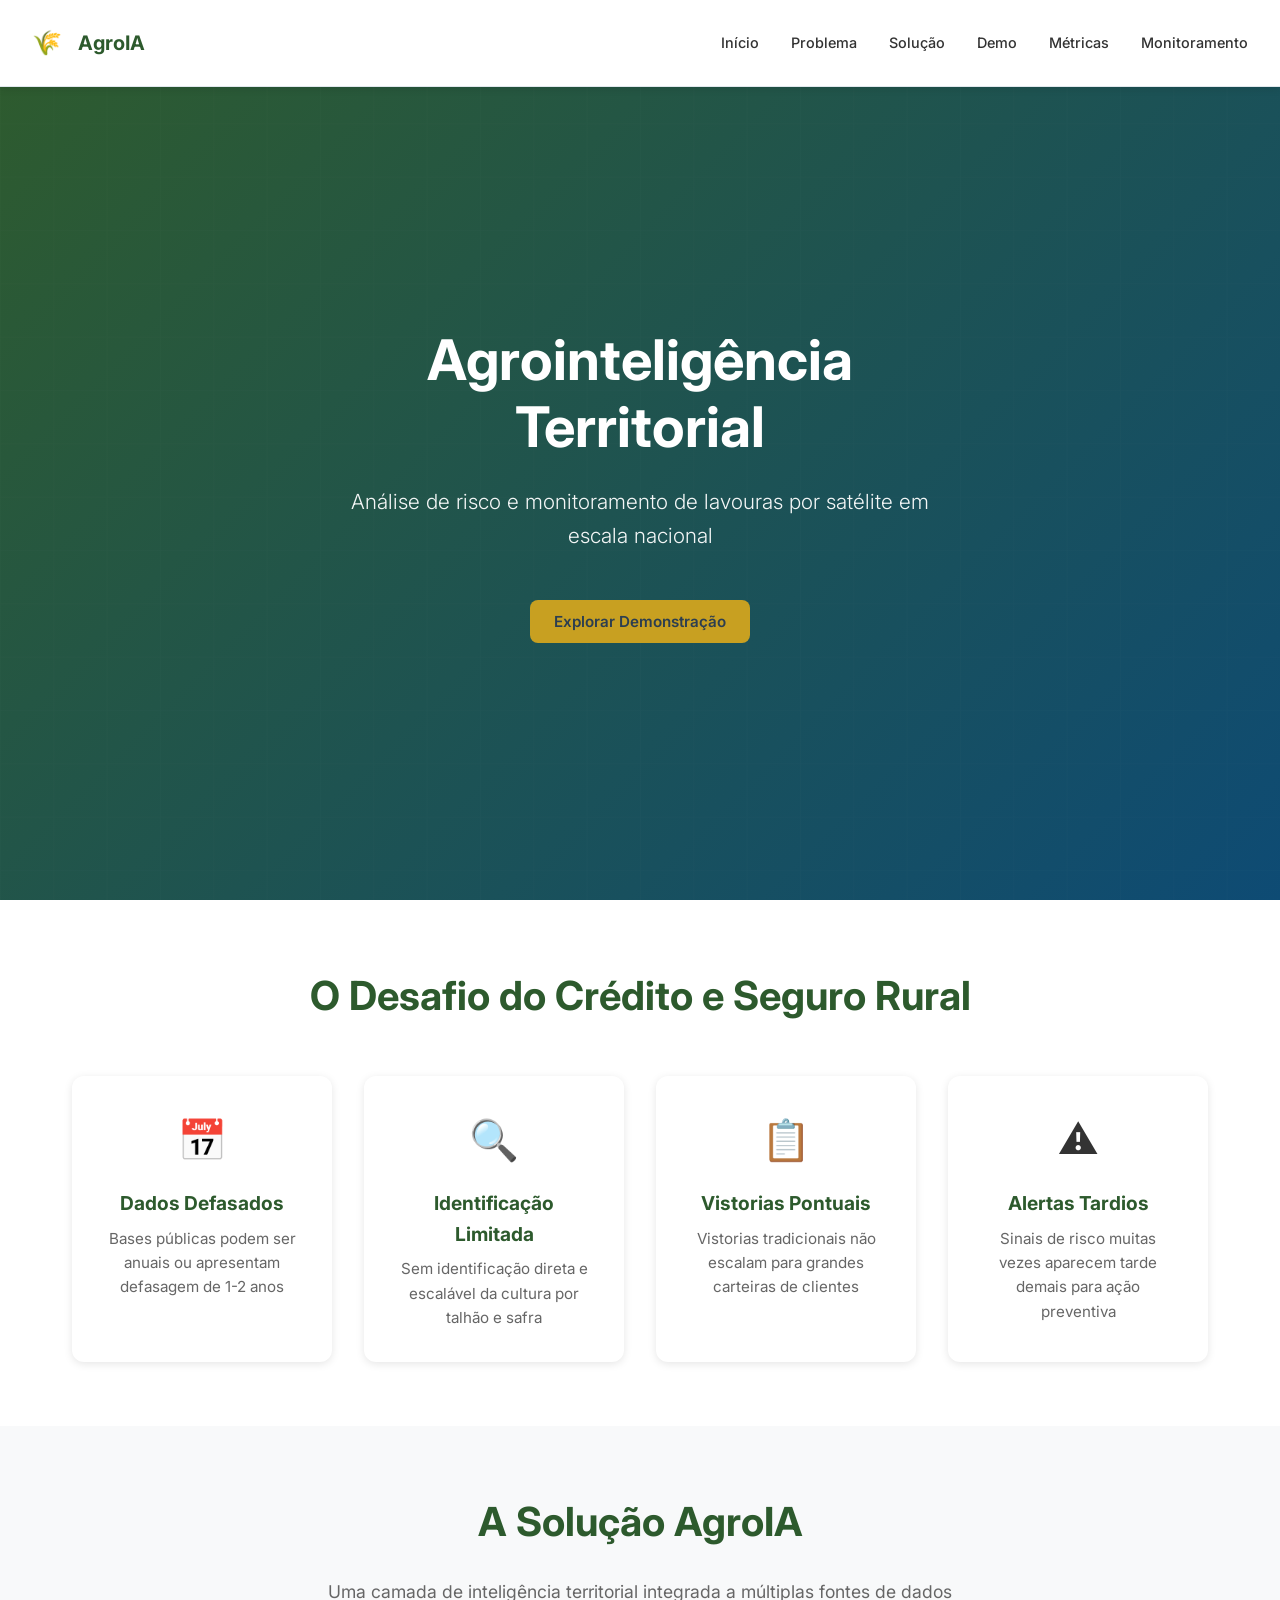
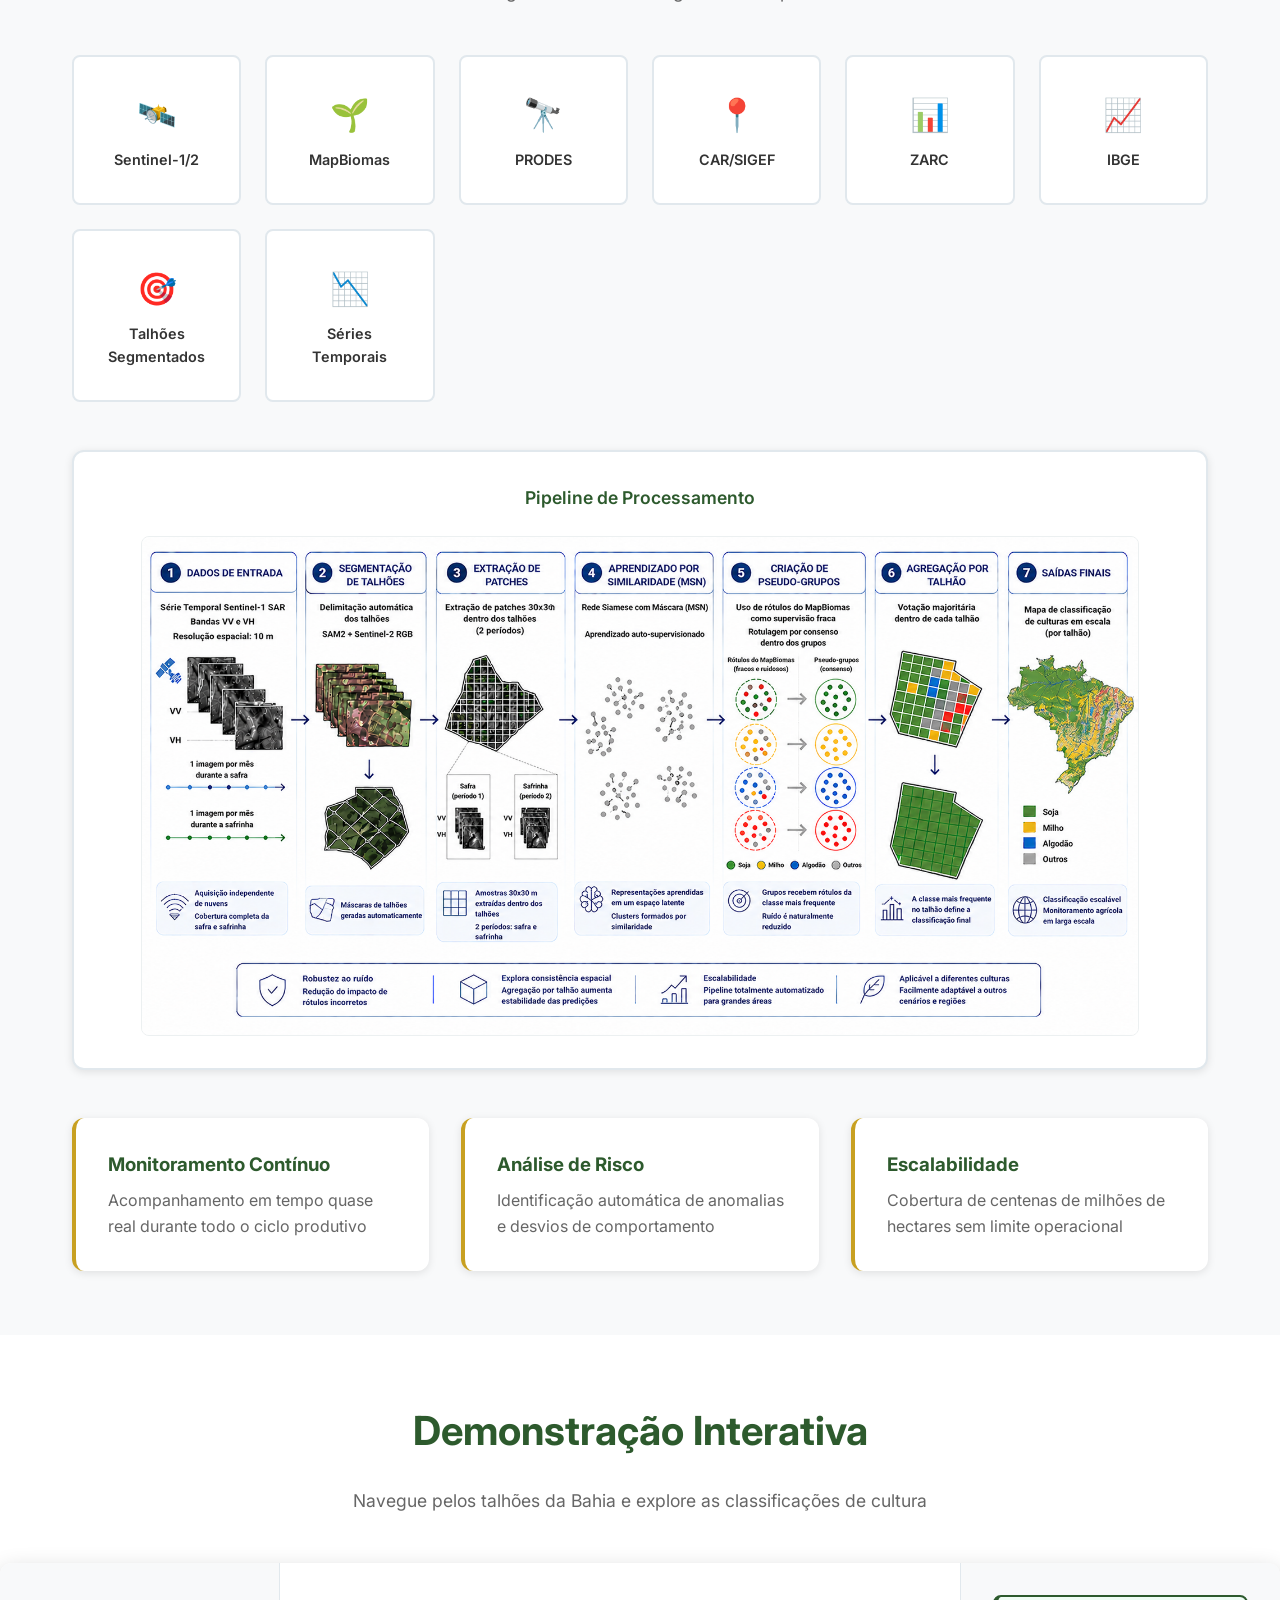
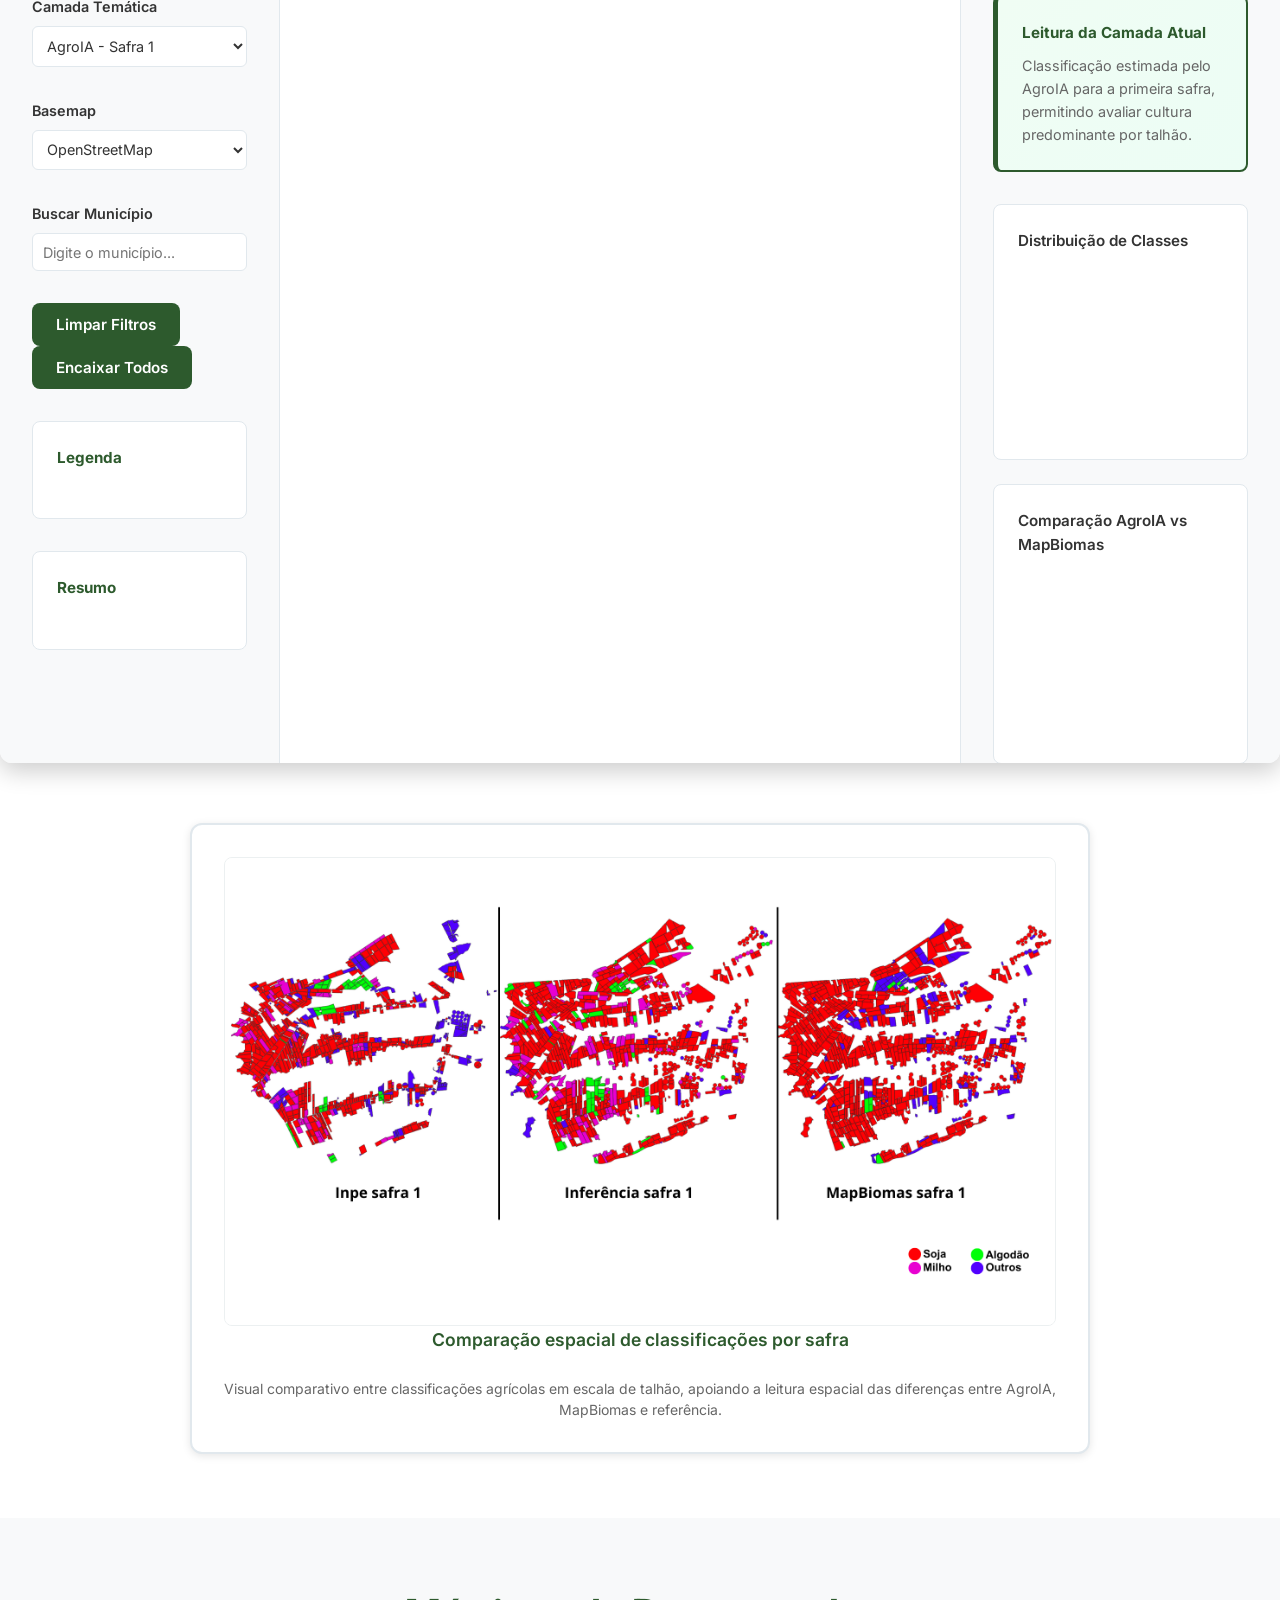
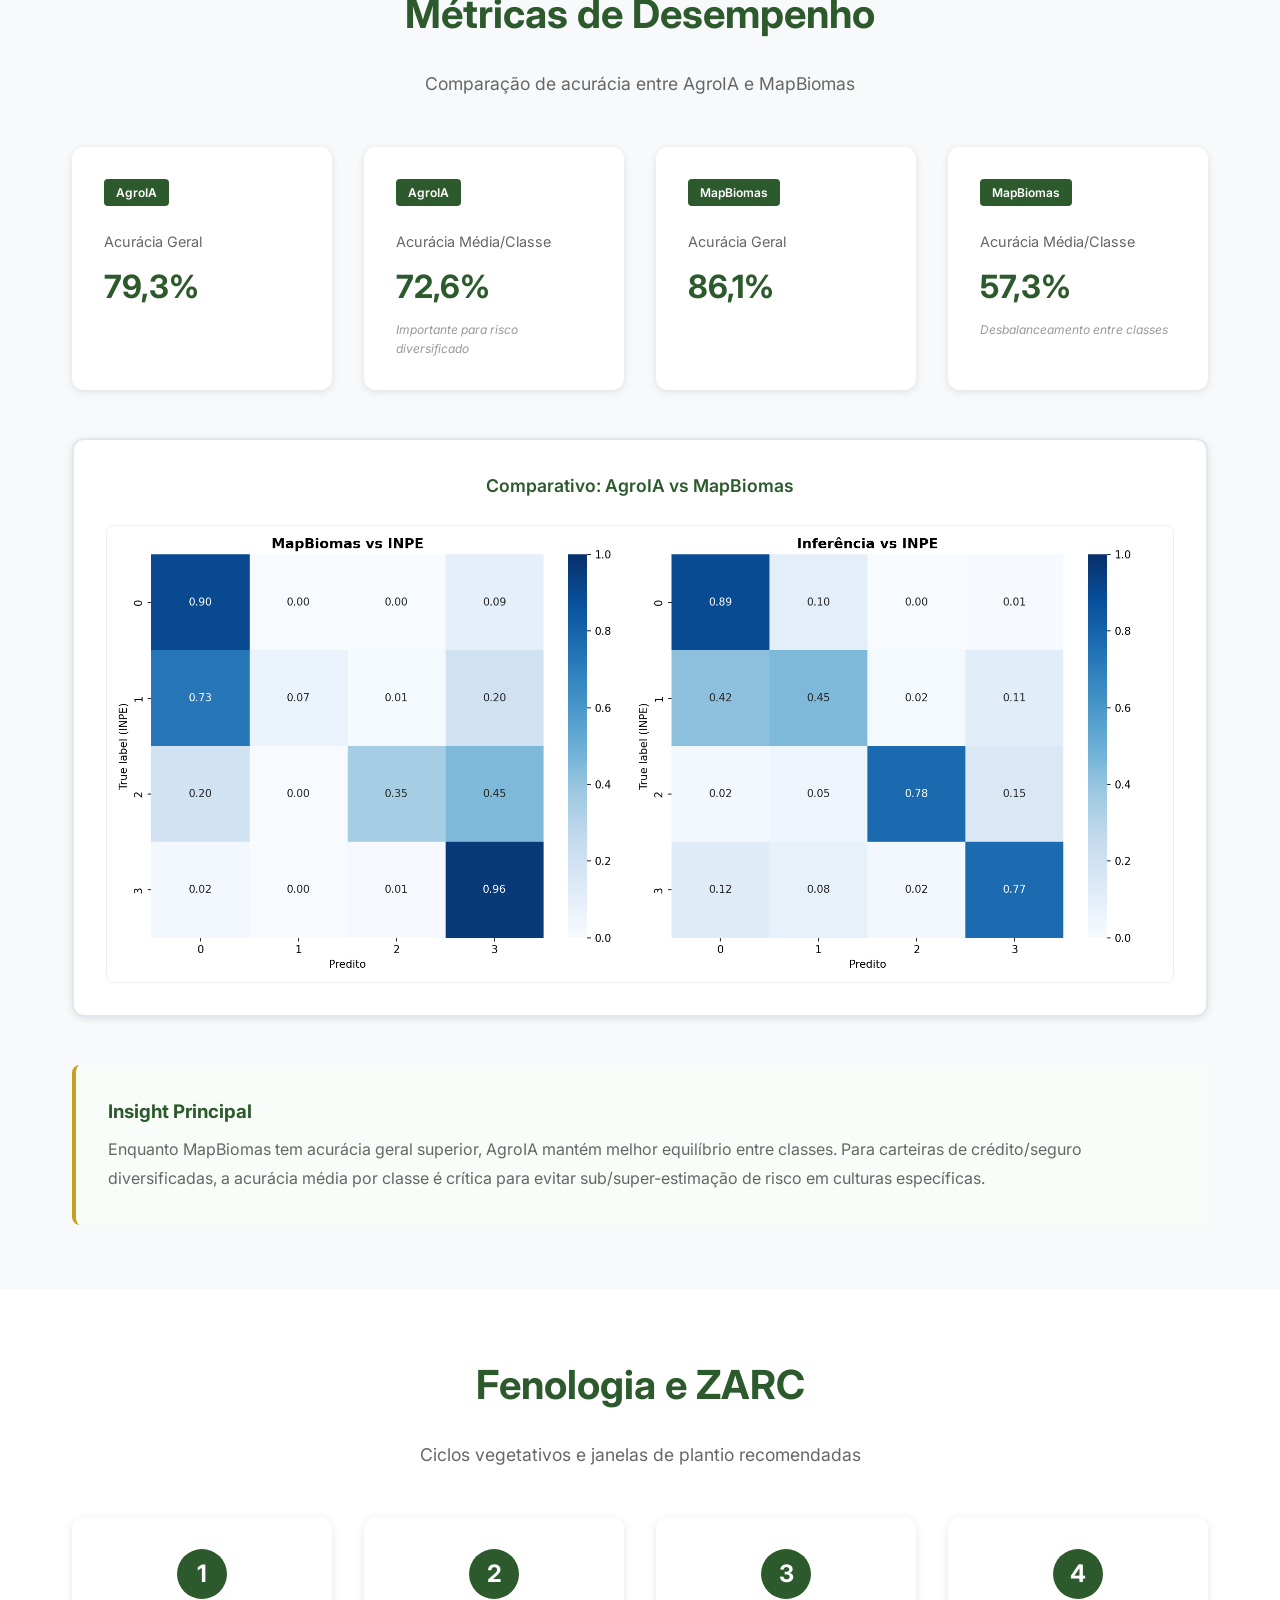
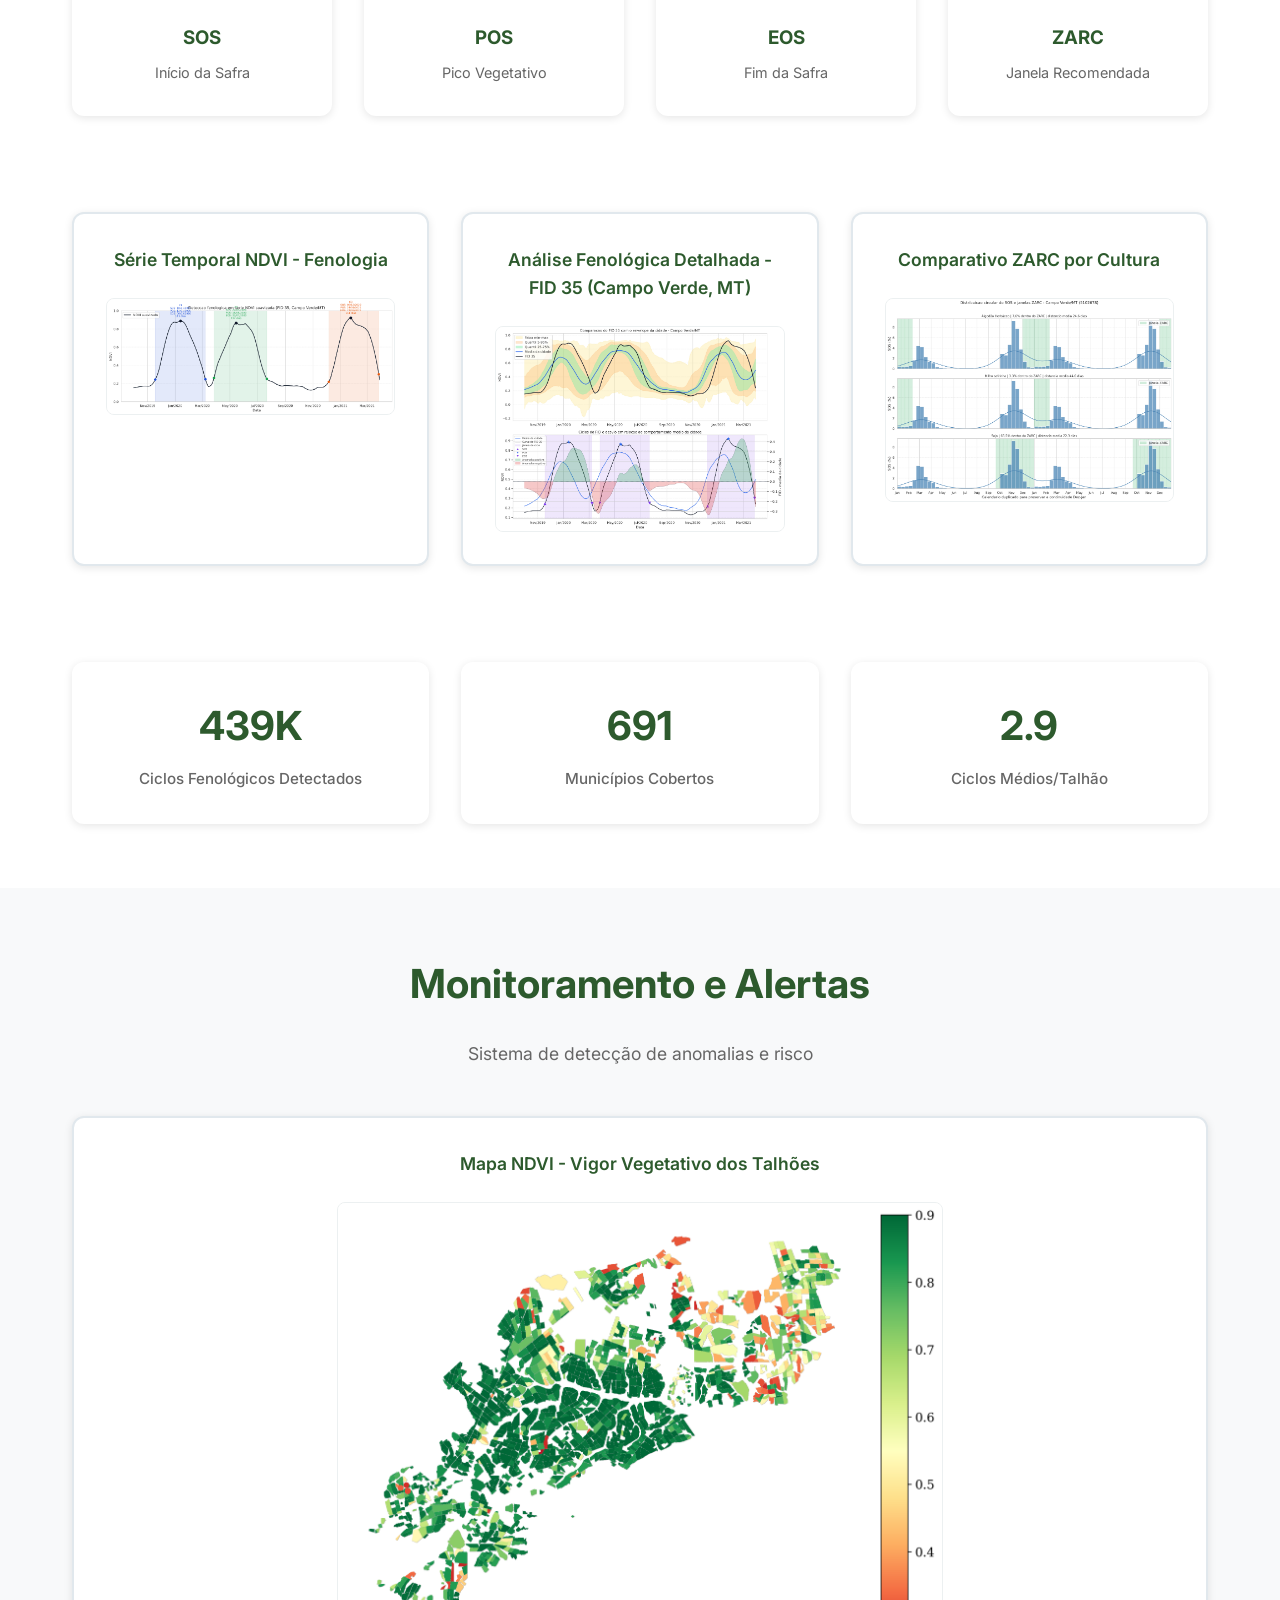
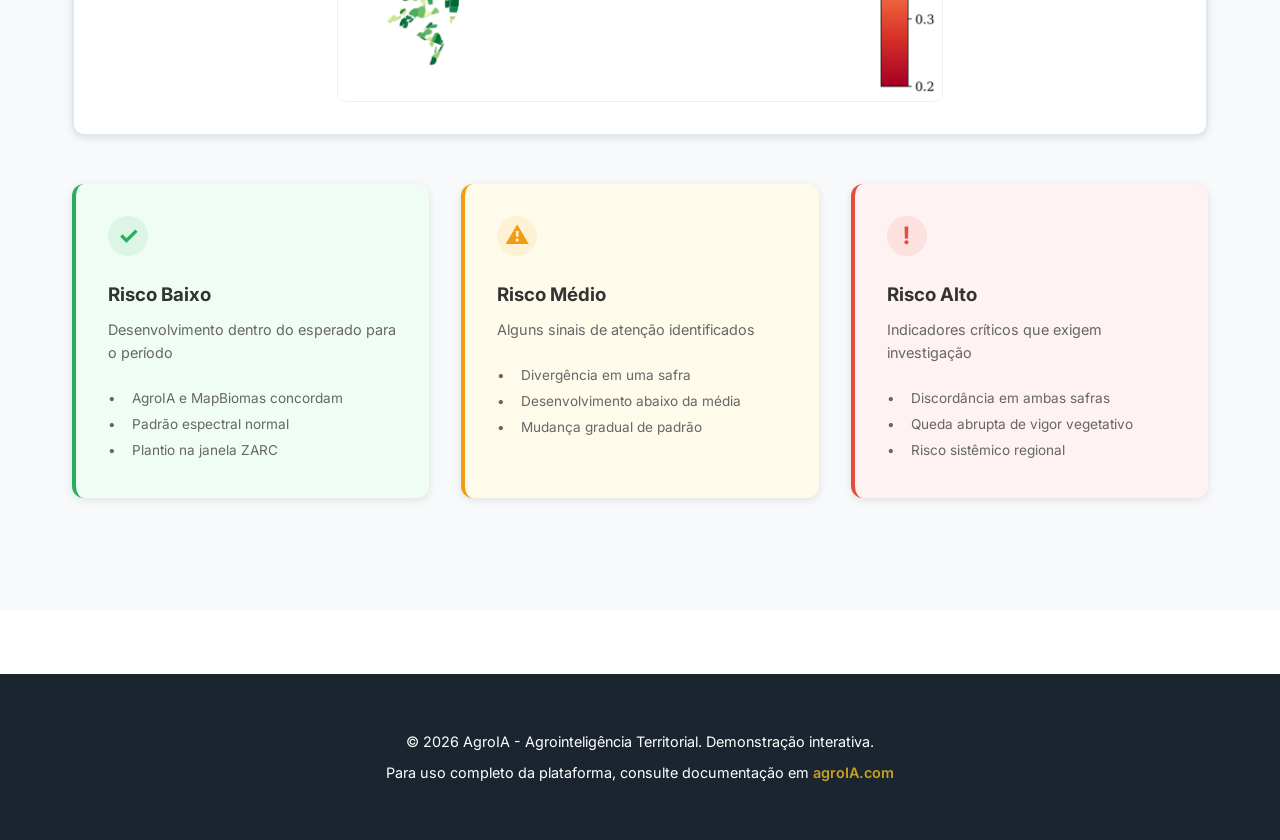
==== commit fc71d734: "Phase 2 Complete: Risk visualization, enhanced popups, layer switching, and icon integration foundat" ====
--- a/index.html
+++ b/index.html
@@ -201,6 +201,14 @@
 
             <!-- Painel Lateral Direito -->
             <div class="demo-sidebar right">
+                <!-- Leitura da Camada Atual -->
+                <div class="layer-reading-box">
+                    <h3 class="reading-title">Leitura da Camada Atual</h3>
+                    <p id="layerReading" class="reading-text">
+                        Classificação estimada pelo AgroIA para a primeira safra, permitindo avaliar cultura predominante por talhão.
+                    </p>
+                </div>
+
                 <div class="chart-container">
                     <h3 class="chart-title">Distribuição de Classes</h3>
                     <canvas id="distributionChart"></canvas>
@@ -215,6 +223,20 @@
                     <h3 class="chart-title">Concordância</h3>
                     <canvas id="concordanceChart"></canvas>
                 </div>
+            </div>
+        </div>
+
+        <!-- Evidência Visual da Classificação -->
+        <div class="container" style="margin-top: 60px;">
+            <div class="image-showcase" style="max-width: 900px; margin: 0 auto;">
+                <img src="assets/charts/image10.png" alt="Comparação espacial de classificações por safra"
+                     class="showcase-image"
+                     style="cursor: zoom-in;"
+                     onclick="openImageModal('assets/charts/image10.png', 'Comparação espacial de classificações por safra')">
+                <div class="image-showcase-title">Comparação espacial de classificações por safra</div>
+                <p style="color: #666; font-size: 14px; margin: 10px 0 0 0; line-height: 1.5;">
+                    Visual comparativo entre classificações agrícolas em escala de talhão, apoiando a leitura espacial das diferenças entre AgroIA, MapBiomas e referência.
+                </p>
             </div>
         </div>
     </section>
--- a/css/style.css
+++ b/css/style.css
@@ -522,6 +522,33 @@
 }
 
 /* ============================================================================
+   LAYER READING BOX
+   ============================================================================ */
+
+.layer-reading-box {
+    background: linear-gradient(135deg, #f0fdf4 0%, #ecfdf5 100%);
+    padding: var(--spacing-md);
+    border-radius: 0.5rem;
+    margin-bottom: var(--spacing-lg);
+    border: 2px solid var(--primary);
+    border-left-width: 5px;
+}
+
+.reading-title {
+    font-weight: 700;
+    color: var(--primary);
+    margin-bottom: var(--spacing-sm);
+    font-size: 0.95rem;
+}
+
+.reading-text {
+    color: var(--text-light);
+    font-size: 0.9rem;
+    line-height: 1.6;
+    margin: 0;
+}
+
+/* ============================================================================
    MÉTRICAS
    ============================================================================ */
 
@@ -1039,3 +1066,112 @@
         max-height: 70vh;
     }
 }
+
+/* ============================================================================
+   ICON INTEGRATION STYLES (Phase 2)
+   ============================================================================ */
+
+/* Generic Icon Sizing Classes */
+.icon-container {
+    display: flex;
+    align-items: center;
+    justify-content: center;
+    gap: var(--spacing);
+}
+
+.icon-lg {
+    width: 64px;
+    height: 64px;
+    object-fit: contain;
+    display: block;
+}
+
+.icon-md {
+    width: 48px;
+    height: 48px;
+    object-fit: contain;
+    display: block;
+}
+
+.icon-sm {
+    width: 32px;
+    height: 32px;
+    object-fit: contain;
+    display: block;
+}
+
+/* Problem Card Icon Images */
+.problem-icon-img {
+    width: 64px;
+    height: 64px;
+    margin: 0 auto 12px;
+    object-fit: contain;
+    display: block;
+    transition: transform 0.3s ease;
+}
+
+.problem-card:hover .problem-icon-img {
+    transform: scale(1.1);
+}
+
+/* Data Source Icon Images */
+.datasource-icon-img {
+    width: 48px;
+    height: 48px;
+    object-fit: contain;
+    display: inline-block;
+    margin-right: 8px;
+}
+
+/* Alert/Risk Icon Images */
+.alert-icon-img {
+    width: 40px;
+    height: 40px;
+    object-fit: contain;
+    display: inline-block;
+    margin-right: 8px;
+    vertical-align: middle;
+}
+
+/* Fenologia/Process Step Icons */
+.fenologia-step-icon {
+    width: 56px;
+    height: auto;
+    margin: 0 auto 8px;
+    object-fit: contain;
+    display: block;
+}
+
+/* Methodology Pipeline Supplement Icons */
+.methodology-step-indicator {
+    width: 40px;
+    height: 40px;
+    object-fit: contain;
+    display: inline-block;
+    margin: 0 4px;
+    opacity: 0.9;
+    transition: opacity 0.3s ease;
+}
+
+.methodology-step-indicator:hover {
+    opacity: 1;
+}
+
+/* Icon Responsive Adjustments */
+@media (max-width: 768px) {
+    .problem-icon-img,
+    .icon-lg {
+        width: 48px;
+        height: 48px;
+    }
+
+    .datasource-icon-img,
+    .icon-md {
+        width: 40px;
+        height: 40px;
+    }
+
+    .fenologia-step-icon {
+        width: 48px;
+    }
+}
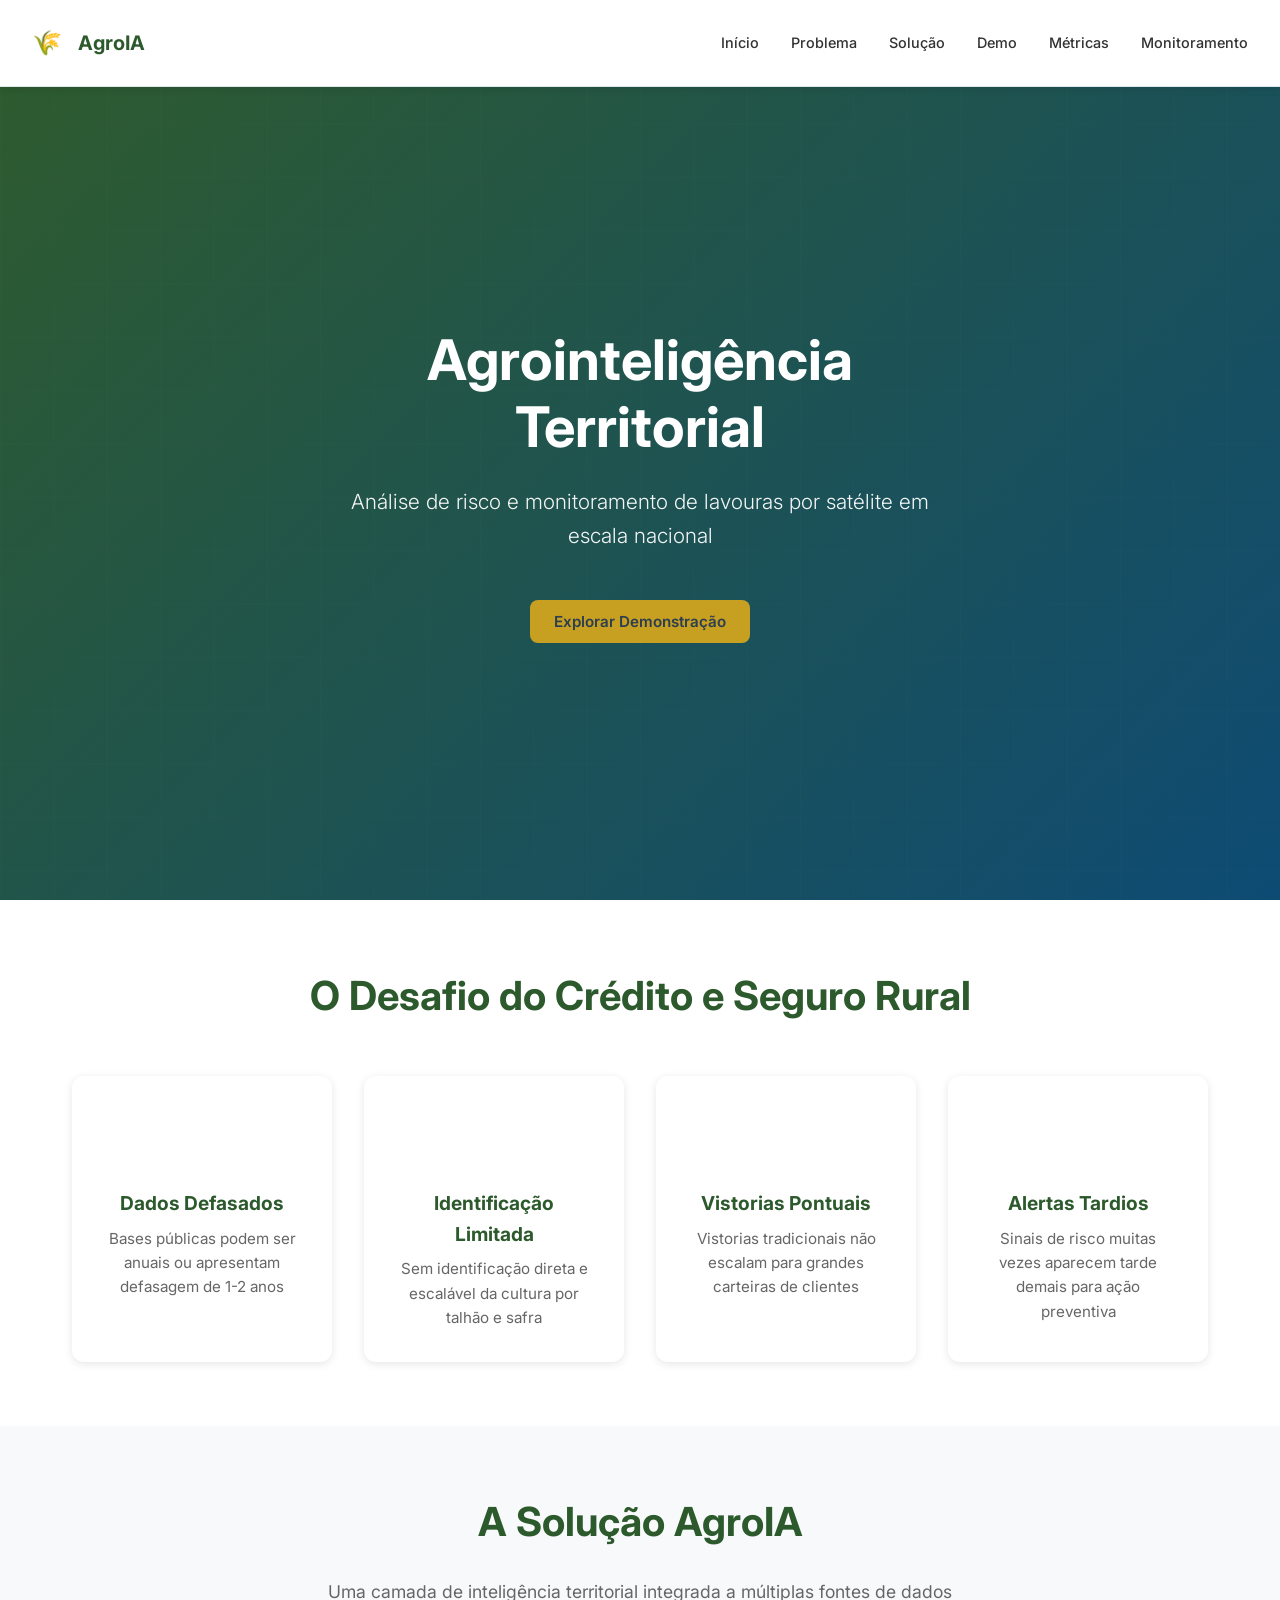
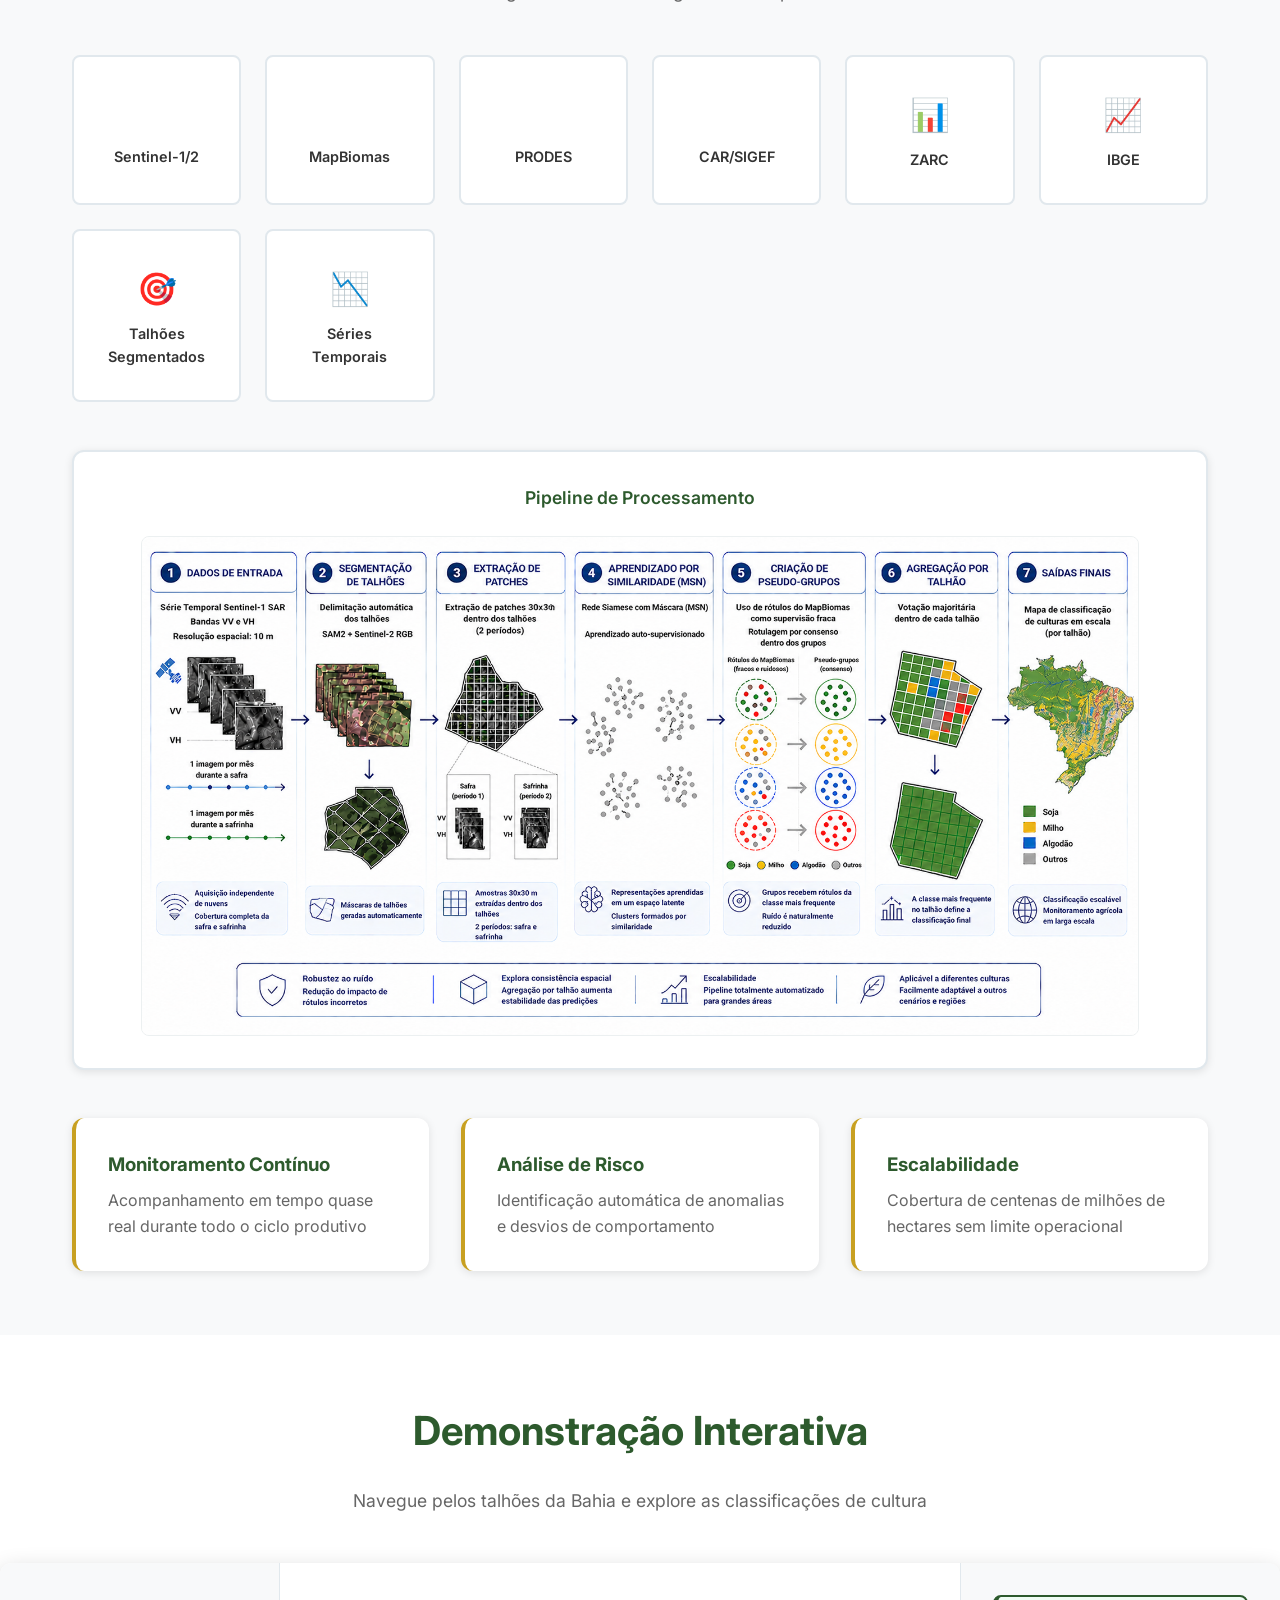
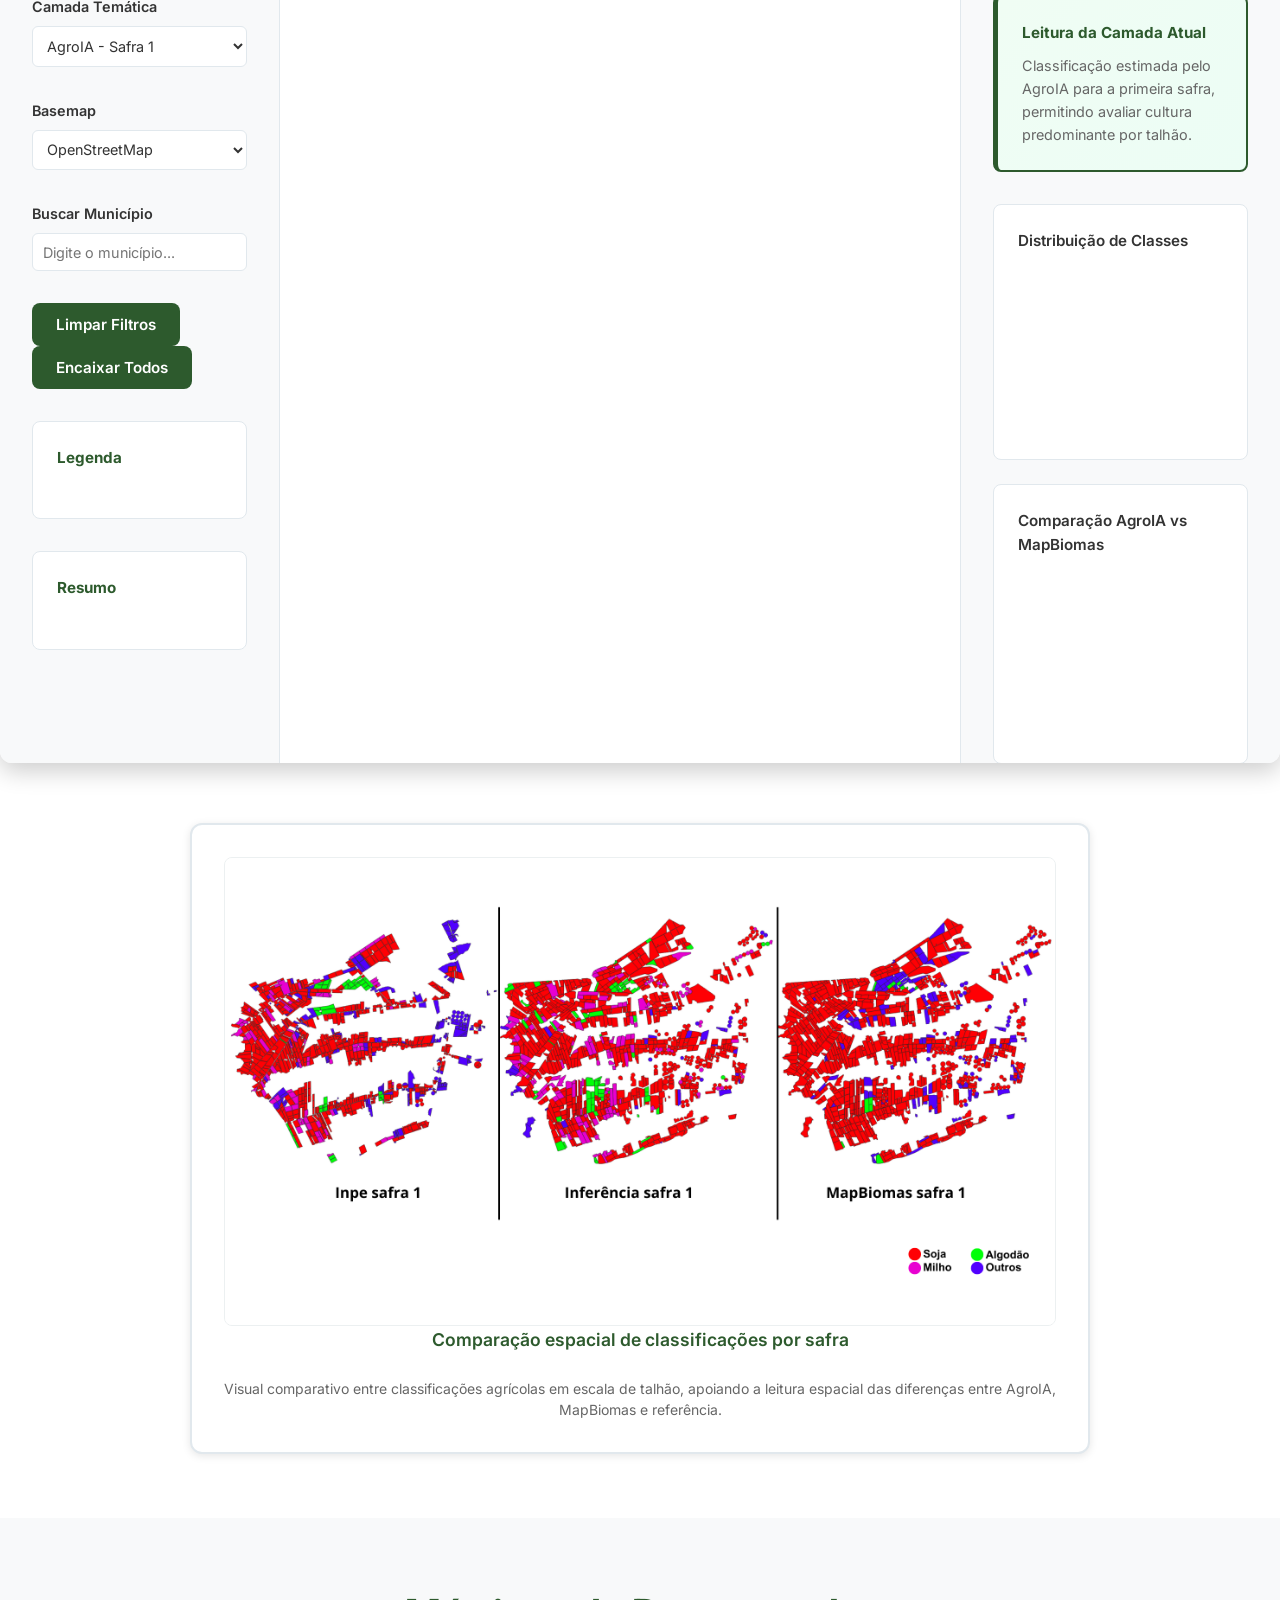
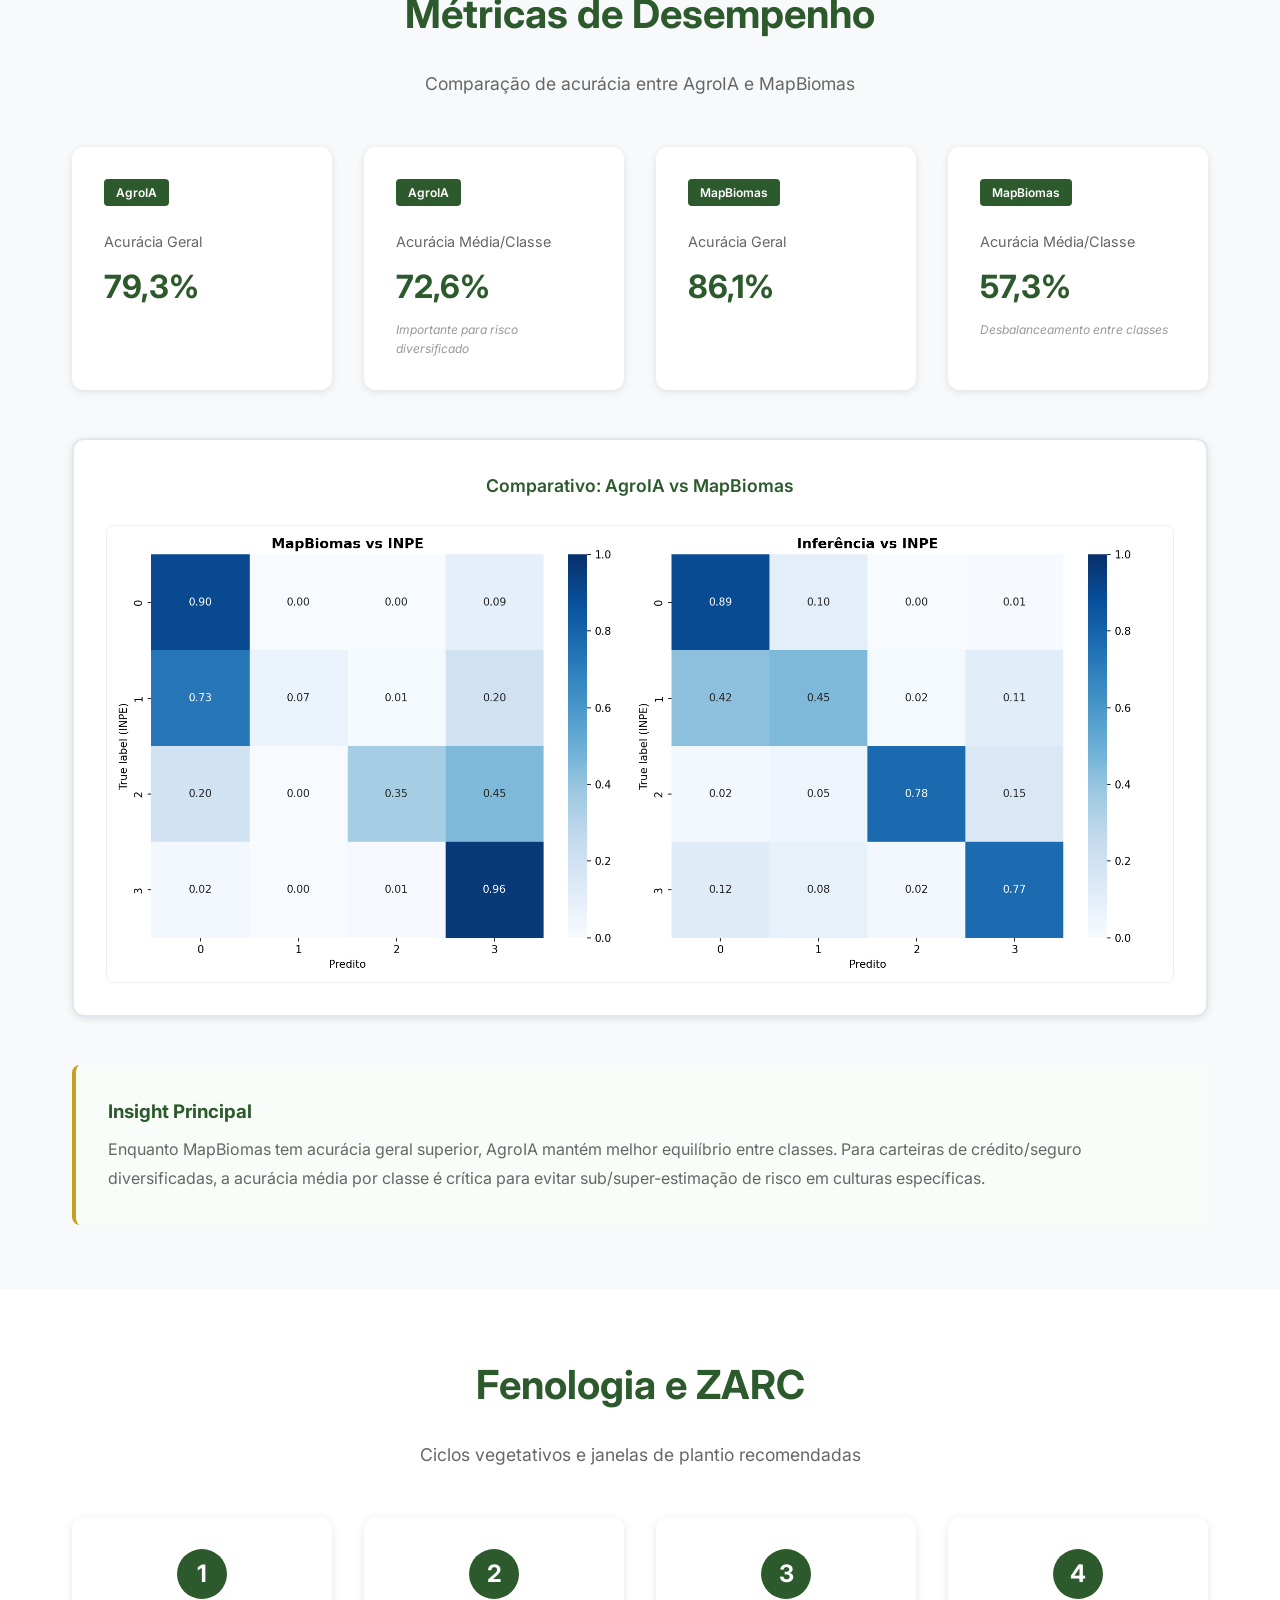
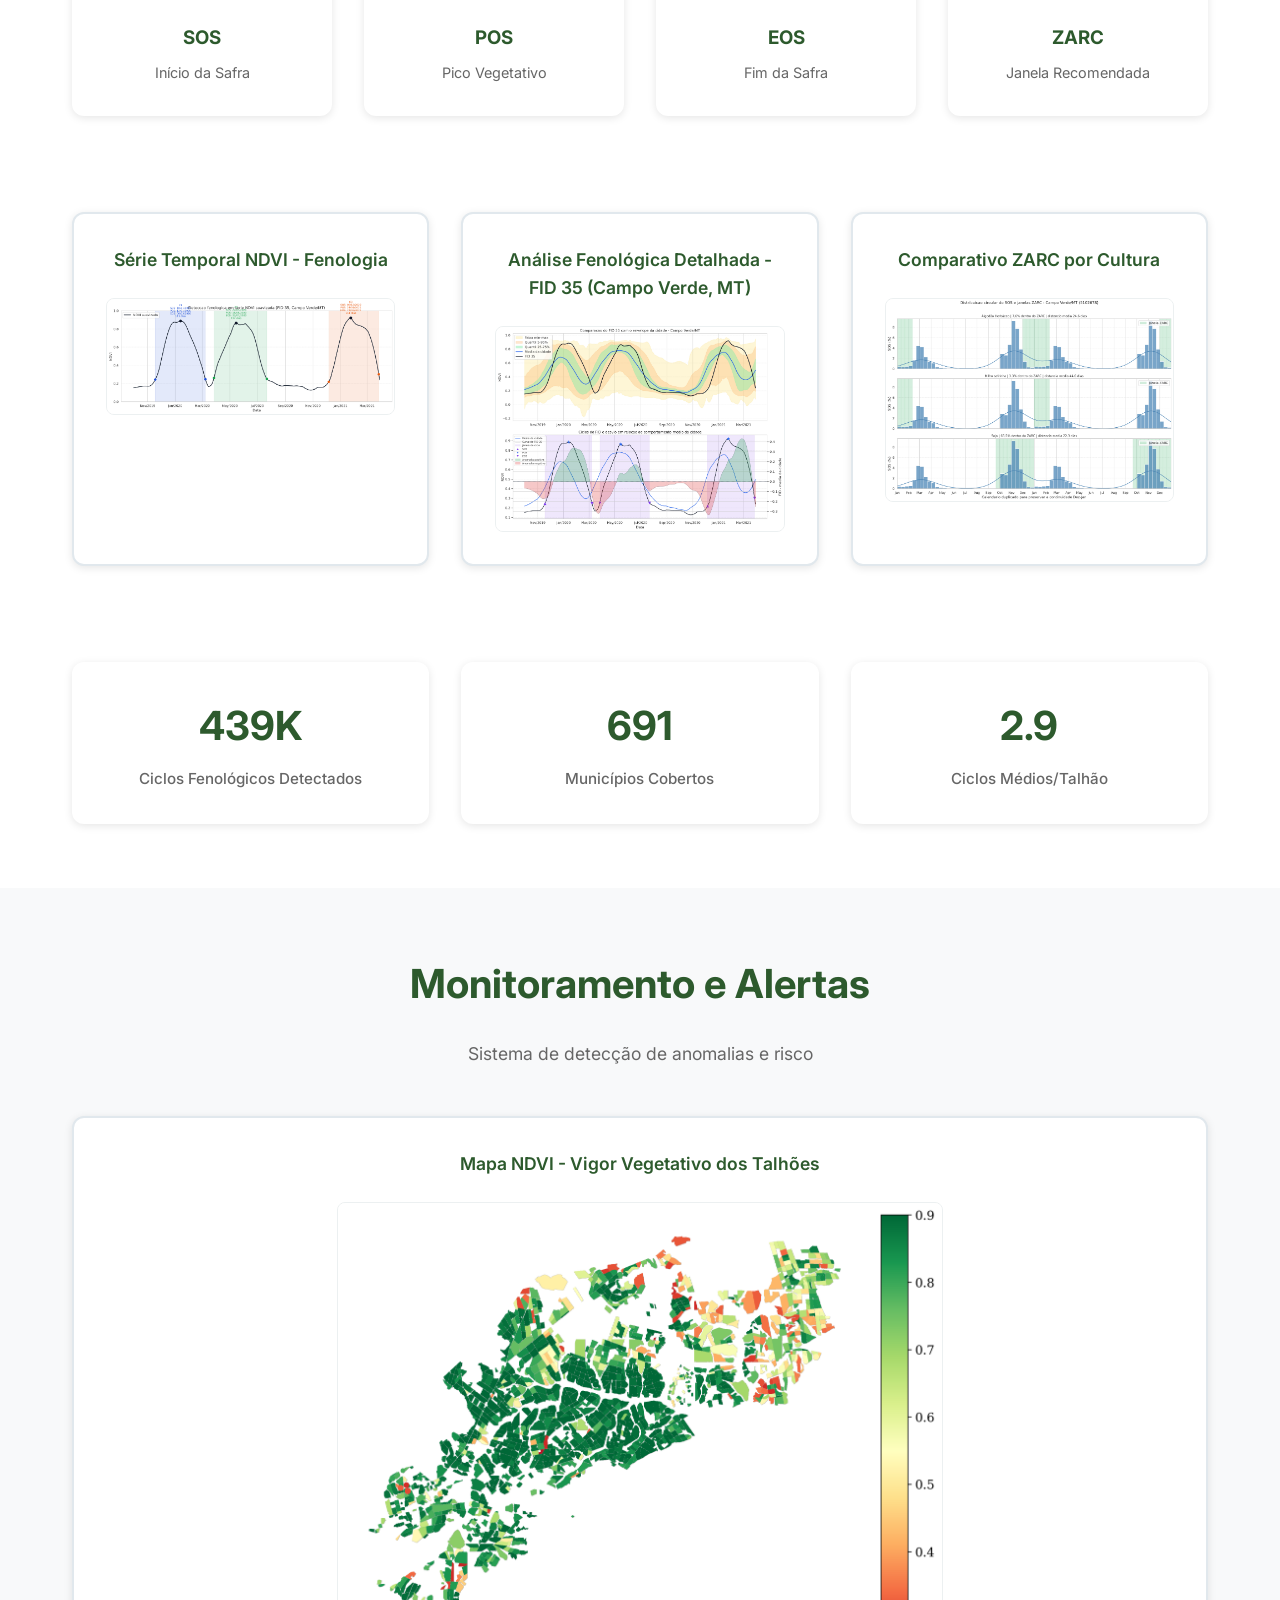
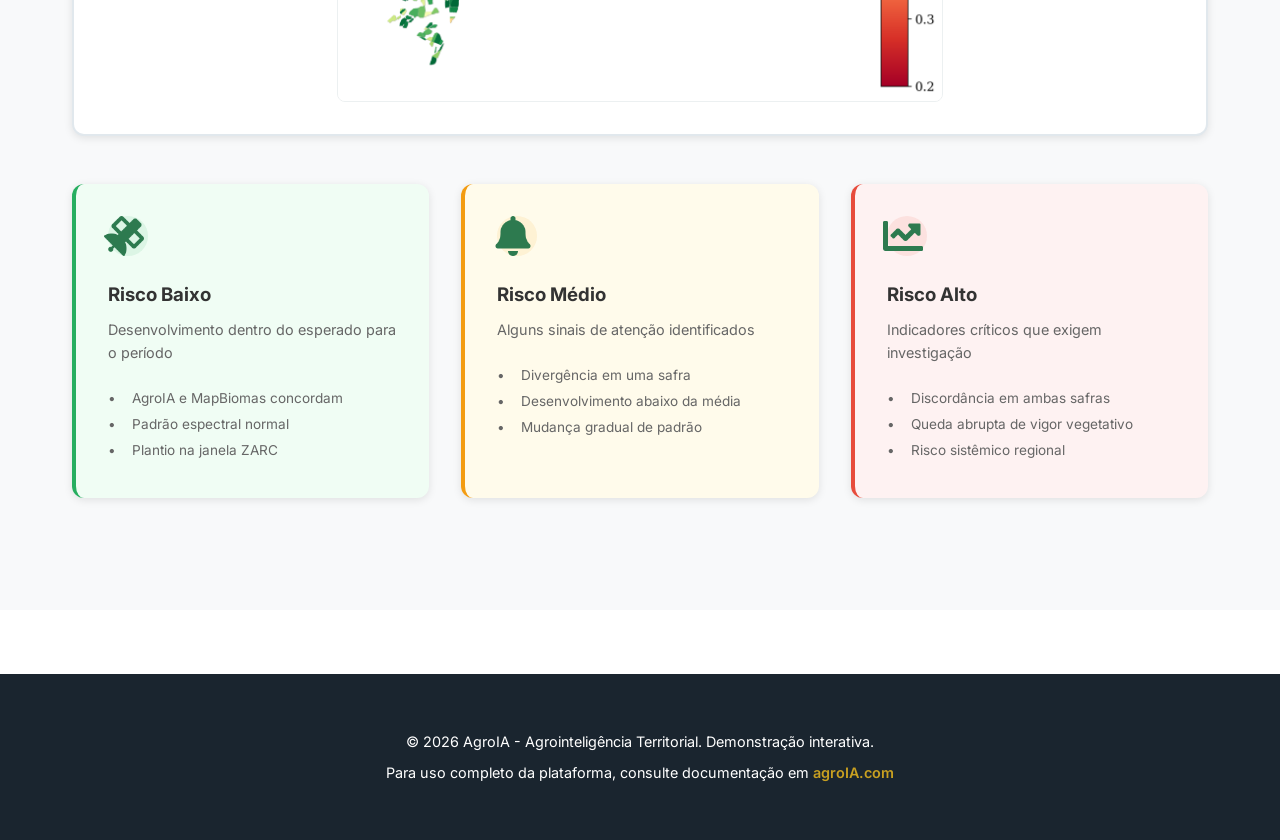
==== commit 8ed28a08: "Phase 3: Icon Integration - Replace emoji with professional PNG icons throughout UI - Integrated 11 " ====
--- a/index.html
+++ b/index.html
@@ -55,22 +55,30 @@
             <h2 class="section-title">O Desafio do Crédito e Seguro Rural</h2>
             <div class="problems-grid">
                 <div class="problem-card">
-                    <div class="problem-icon">📅</div>
+                    <div class="problem-icon">
+                        <img src="assets/charts/image2.png" alt="Dados Defasados" class="problem-icon-img">
+                    </div>
                     <h3>Dados Defasados</h3>
                     <p>Bases públicas podem ser anuais ou apresentam defasagem de 1-2 anos</p>
                 </div>
                 <div class="problem-card">
-                    <div class="problem-icon">🔍</div>
+                    <div class="problem-icon">
+                        <img src="assets/charts/image3.png" alt="Identificação Limitada" class="problem-icon-img">
+                    </div>
                     <h3>Identificação Limitada</h3>
                     <p>Sem identificação direta e escalável da cultura por talhão e safra</p>
                 </div>
                 <div class="problem-card">
-                    <div class="problem-icon">📋</div>
+                    <div class="problem-icon">
+                        <img src="assets/charts/image4.png" alt="Vistorias Pontuais" class="problem-icon-img">
+                    </div>
                     <h3>Vistorias Pontuais</h3>
                     <p>Vistorias tradicionais não escalam para grandes carteiras de clientes</p>
                 </div>
                 <div class="problem-card">
-                    <div class="problem-icon">⚠️</div>
+                    <div class="problem-icon">
+                        <img src="assets/charts/image5.png" alt="Alertas Tardios" class="problem-icon-img">
+                    </div>
                     <h3>Alertas Tardios</h3>
                     <p>Sinais de risco muitas vezes aparecem tarde demais para ação preventiva</p>
                 </div>
@@ -86,19 +94,19 @@
 
             <div class="datasources-grid">
                 <div class="datasource-item">
-                    <span class="datasource-icon">🛰️</span>
+                    <img src="assets/charts/image6.png" alt="Sentinel-1/2" class="datasource-icon-img">
                     <span>Sentinel-1/2</span>
                 </div>
                 <div class="datasource-item">
-                    <span class="datasource-icon">🌱</span>
+                    <img src="assets/charts/image7.png" alt="MapBiomas" class="datasource-icon-img">
                     <span>MapBiomas</span>
                 </div>
                 <div class="datasource-item">
-                    <span class="datasource-icon">🔭</span>
+                    <img src="assets/charts/image19.png" alt="PRODES" class="datasource-icon-img">
                     <span>PRODES</span>
                 </div>
                 <div class="datasource-item">
-                    <span class="datasource-icon">📍</span>
+                    <img src="assets/charts/image20.png" alt="CAR/SIGEF" class="datasource-icon-img">
                     <span>CAR/SIGEF</span>
                 </div>
                 <div class="datasource-item">
@@ -382,7 +390,9 @@
 
             <div class="alerts-grid">
                 <div class="alert-card alert-low">
-                    <div class="alert-icon">✓</div>
+                    <div class="alert-icon">
+                        <img src="assets/charts/image14.png" alt="Risco Baixo" class="alert-icon-img">
+                    </div>
                     <h3>Risco Baixo</h3>
                     <p>Desenvolvimento dentro do esperado para o período</p>
                     <ul class="alert-examples">
@@ -393,7 +403,9 @@
                 </div>
 
                 <div class="alert-card alert-medium">
-                    <div class="alert-icon">⚠</div>
+                    <div class="alert-icon">
+                        <img src="assets/charts/image15.png" alt="Risco Médio" class="alert-icon-img">
+                    </div>
                     <h3>Risco Médio</h3>
                     <p>Alguns sinais de atenção identificados</p>
                     <ul class="alert-examples">
@@ -404,7 +416,9 @@
                 </div>
 
                 <div class="alert-card alert-high">
-                    <div class="alert-icon">!</div>
+                    <div class="alert-icon">
+                        <img src="assets/charts/image16.png" alt="Risco Alto" class="alert-icon-img">
+                    </div>
                     <h3>Risco Alto</h3>
                     <p>Indicadores críticos que exigem investigação</p>
                     <ul class="alert-examples">
